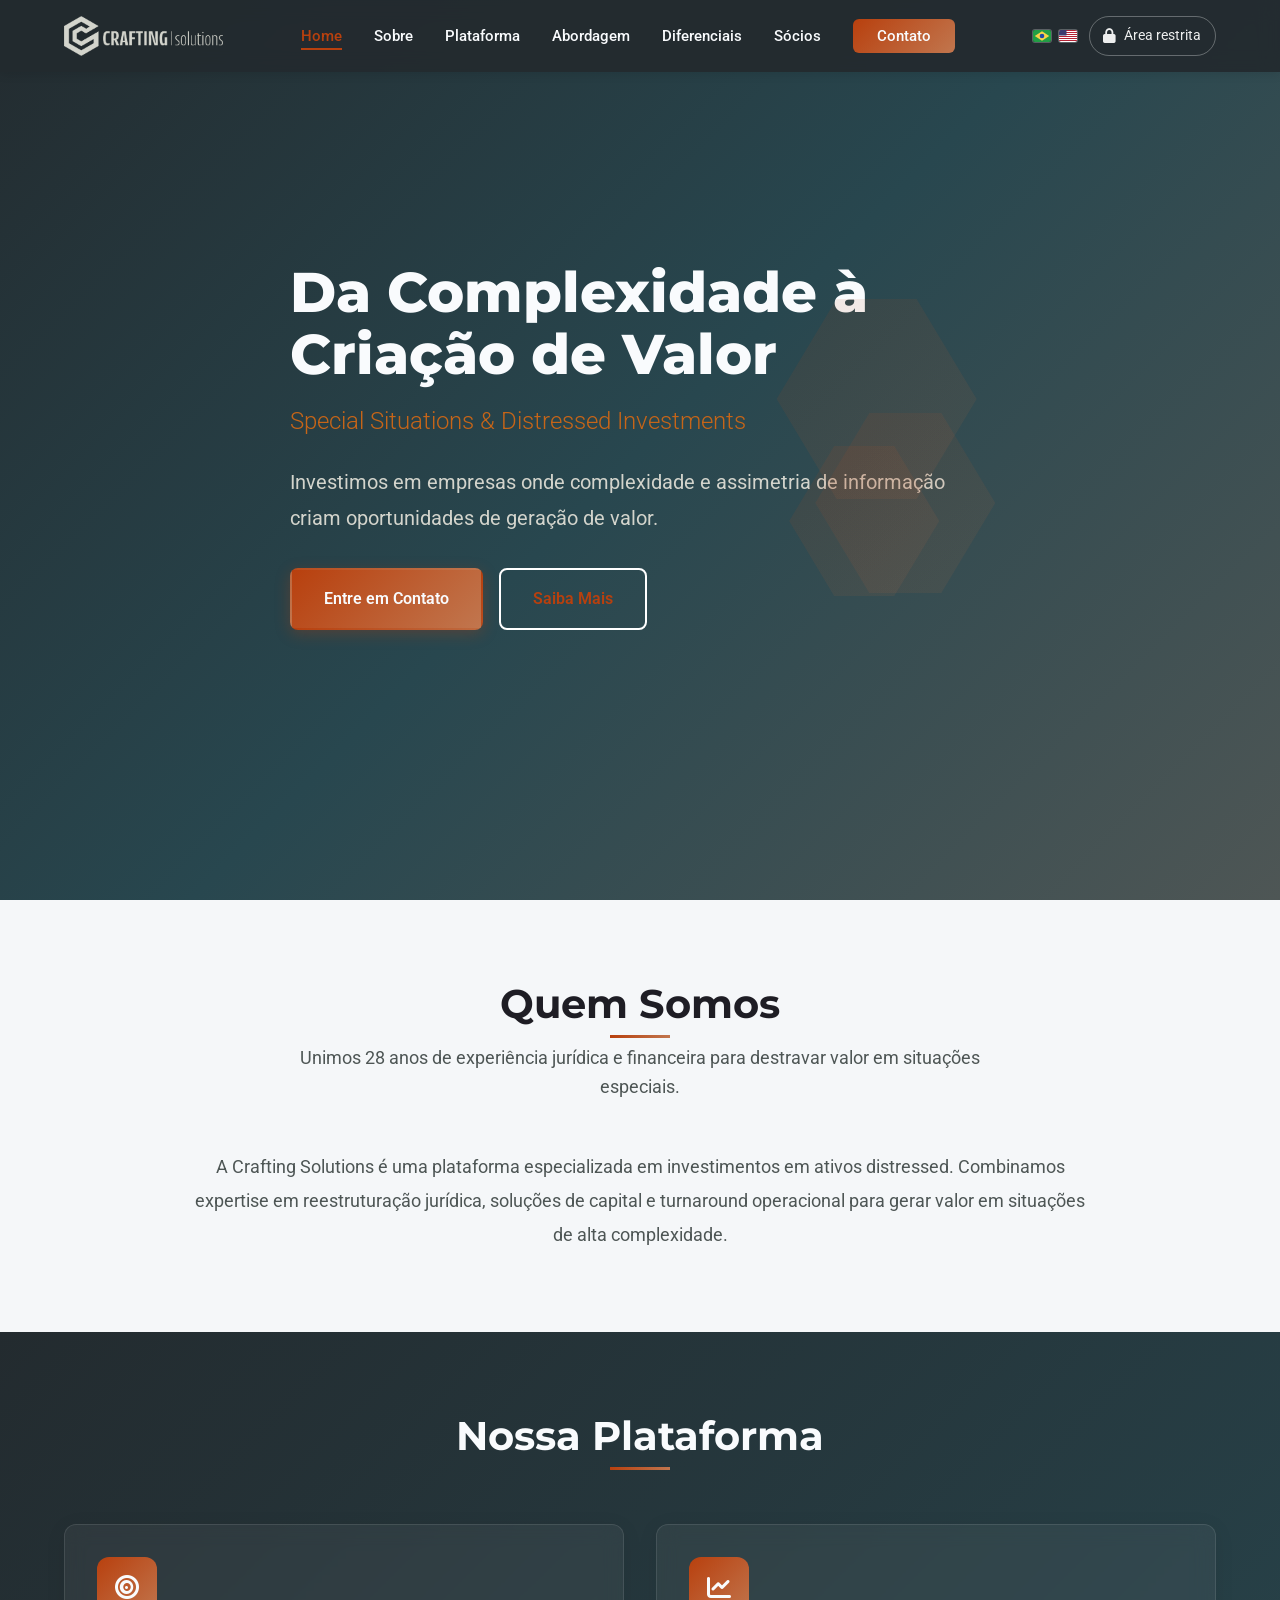
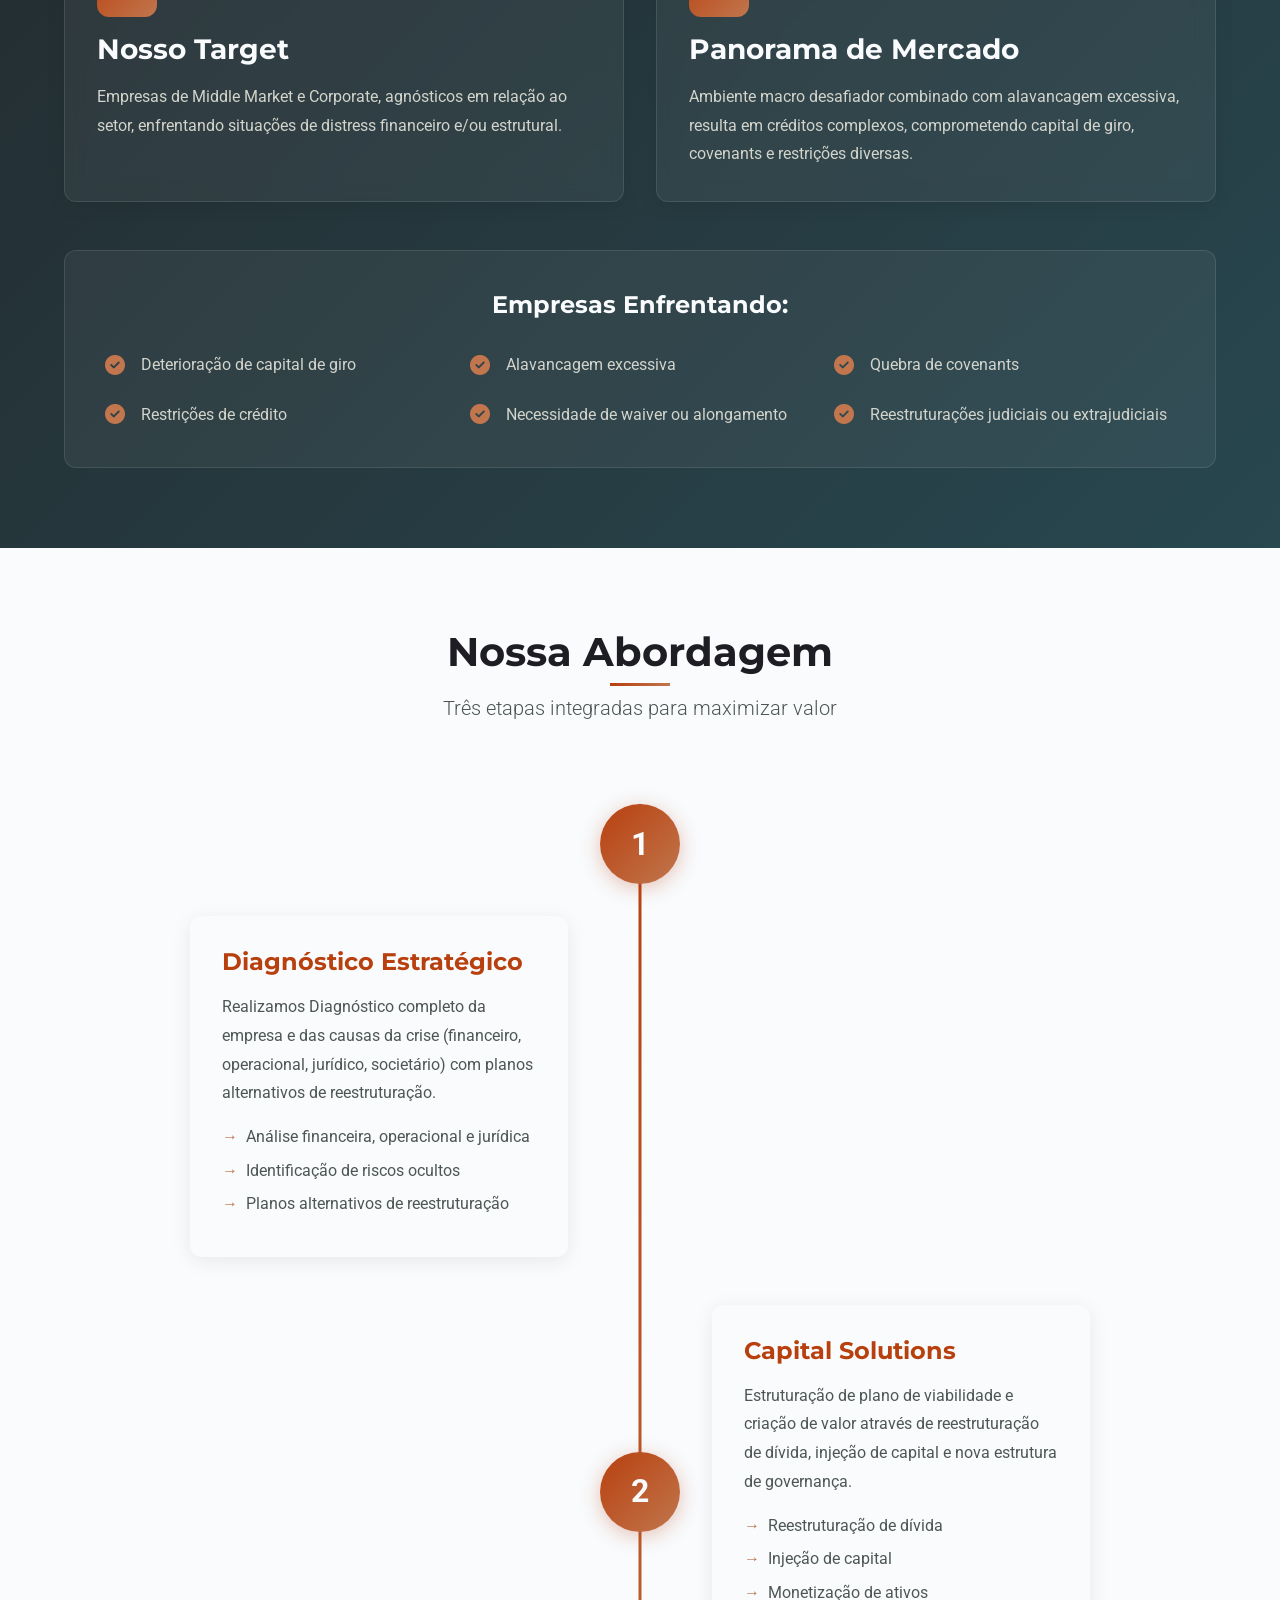
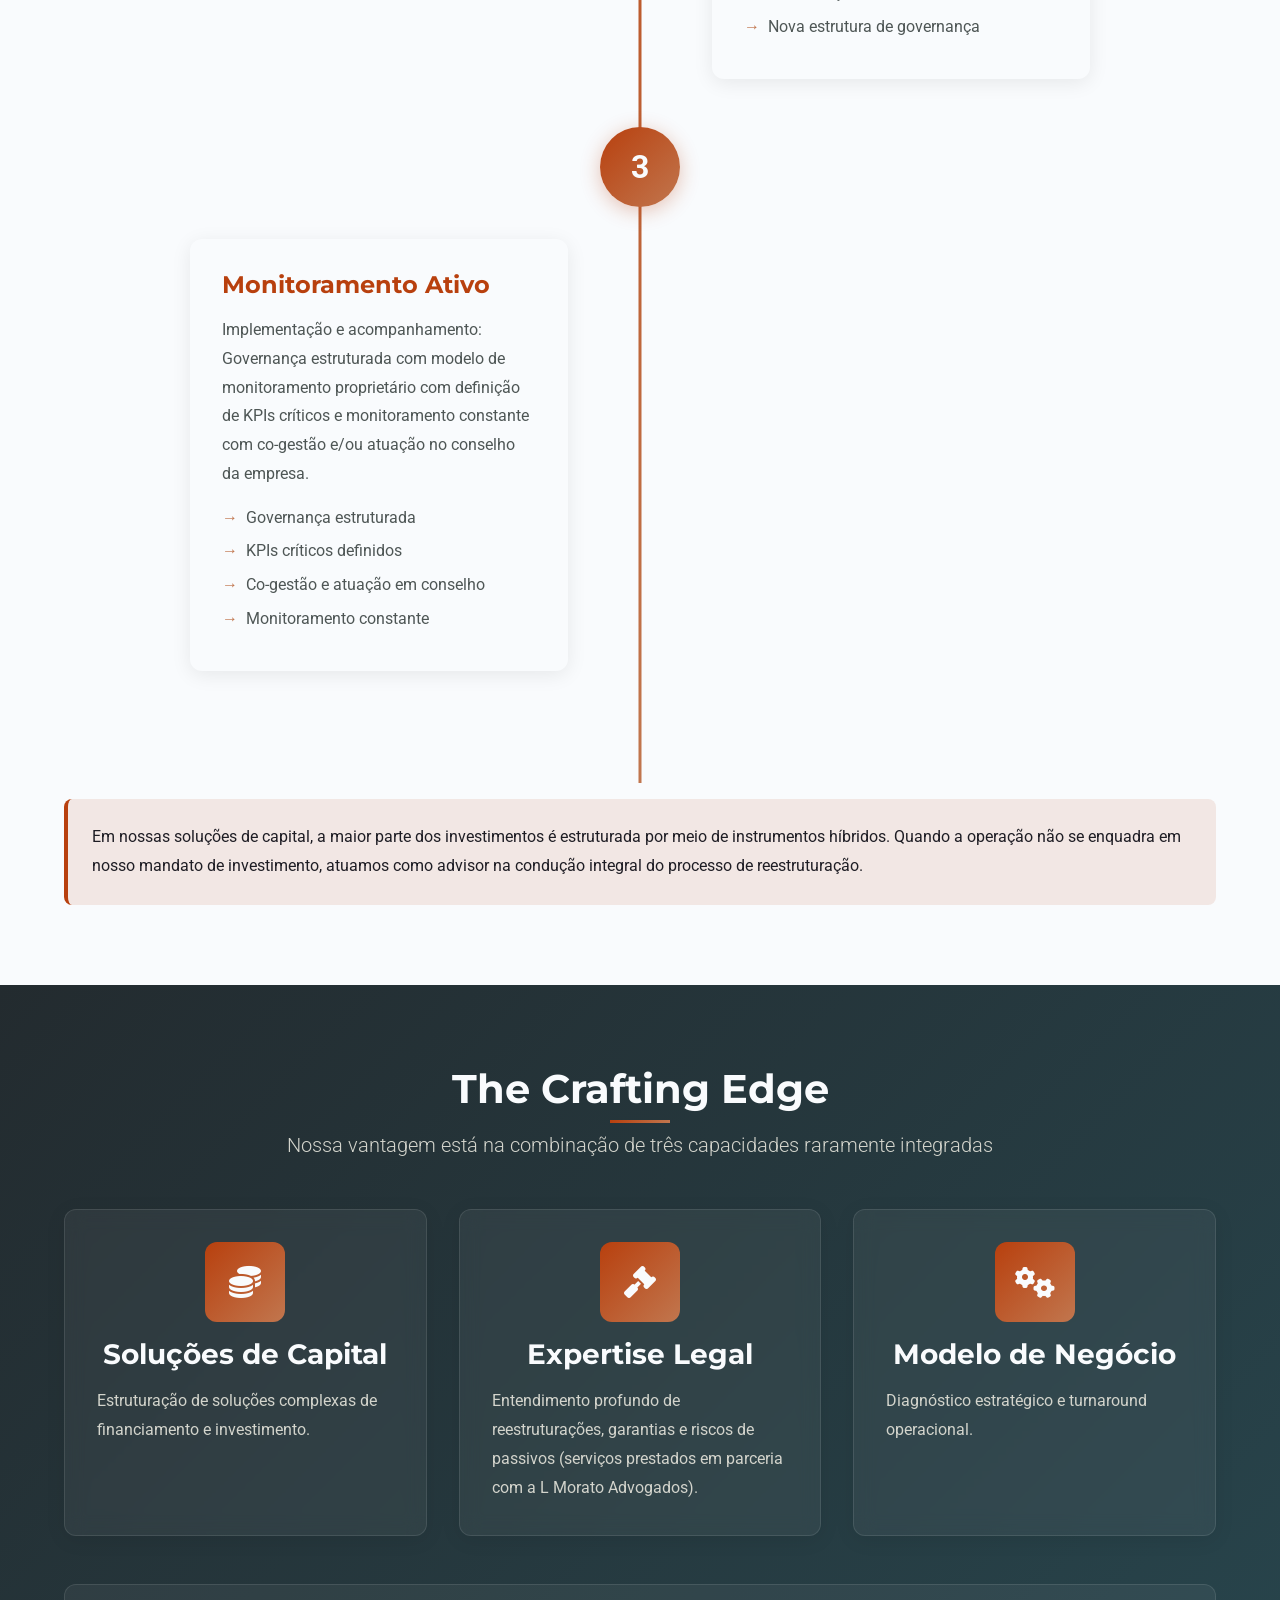
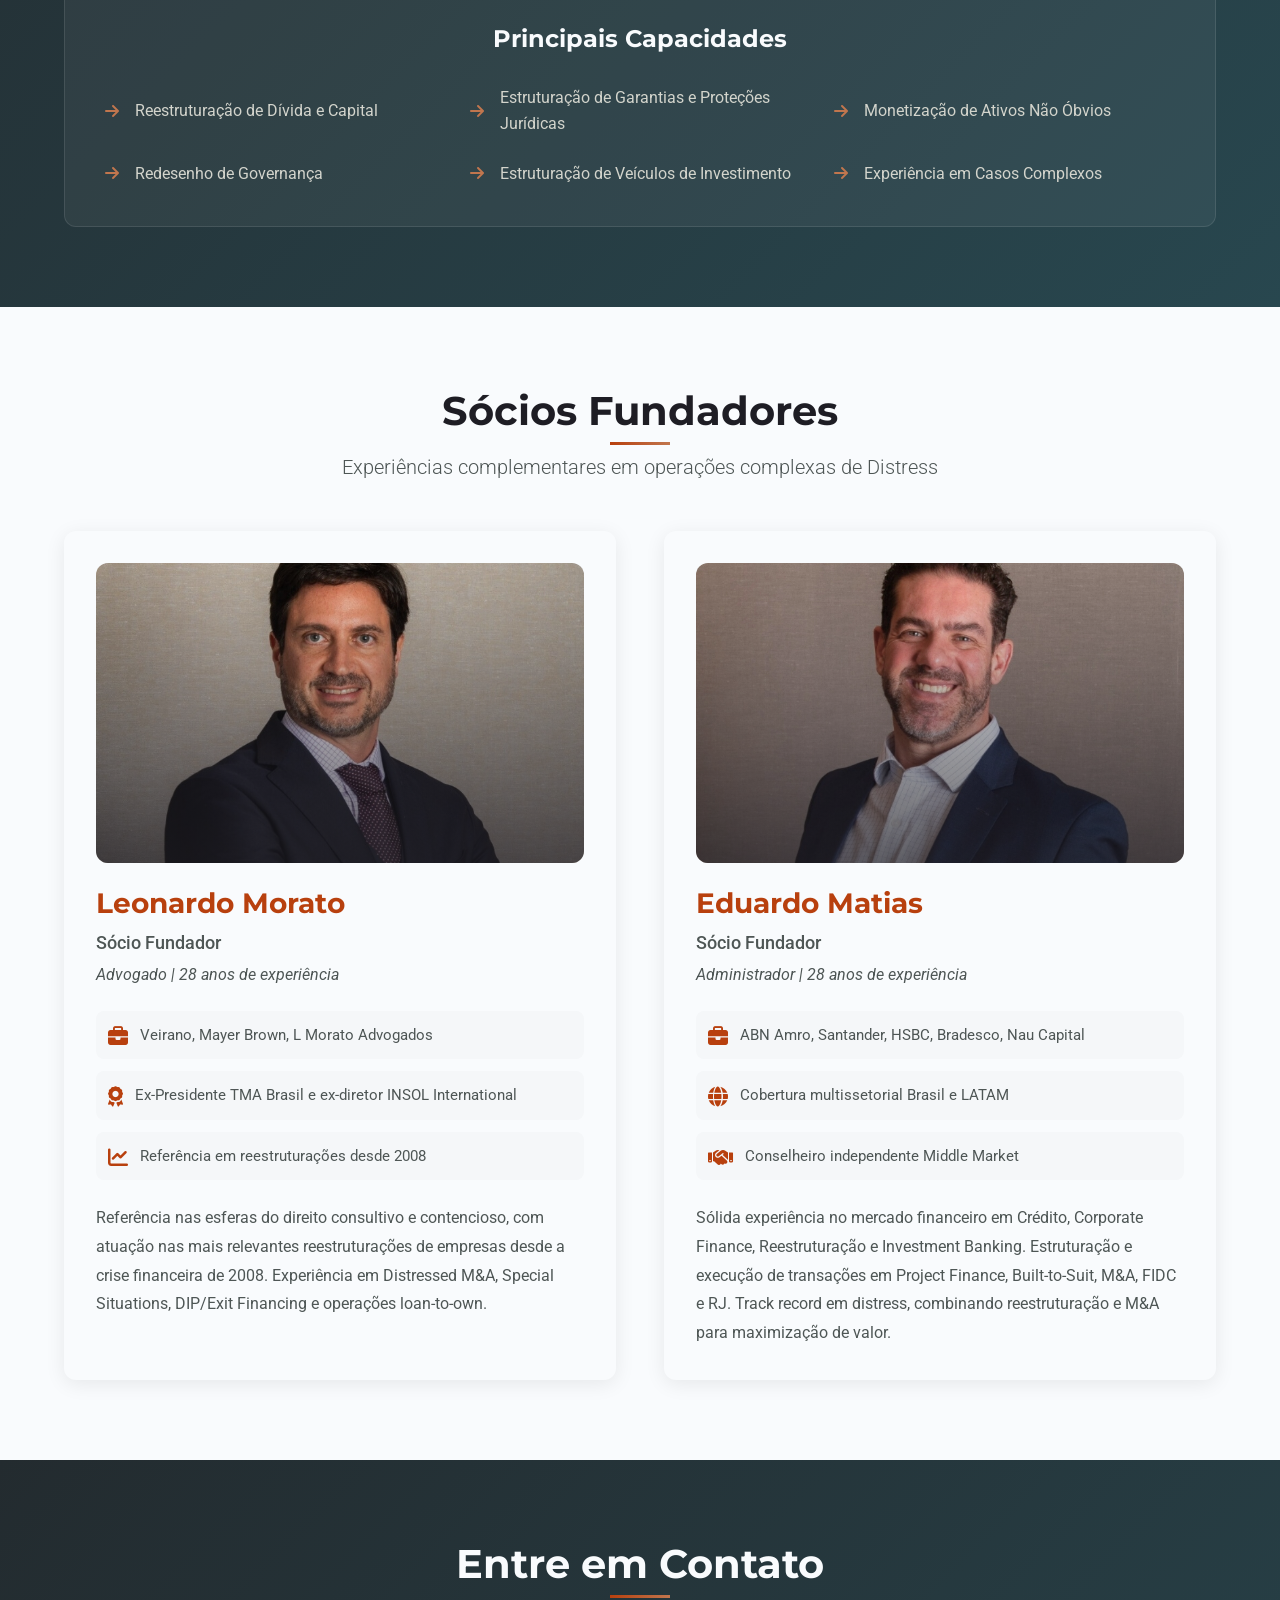
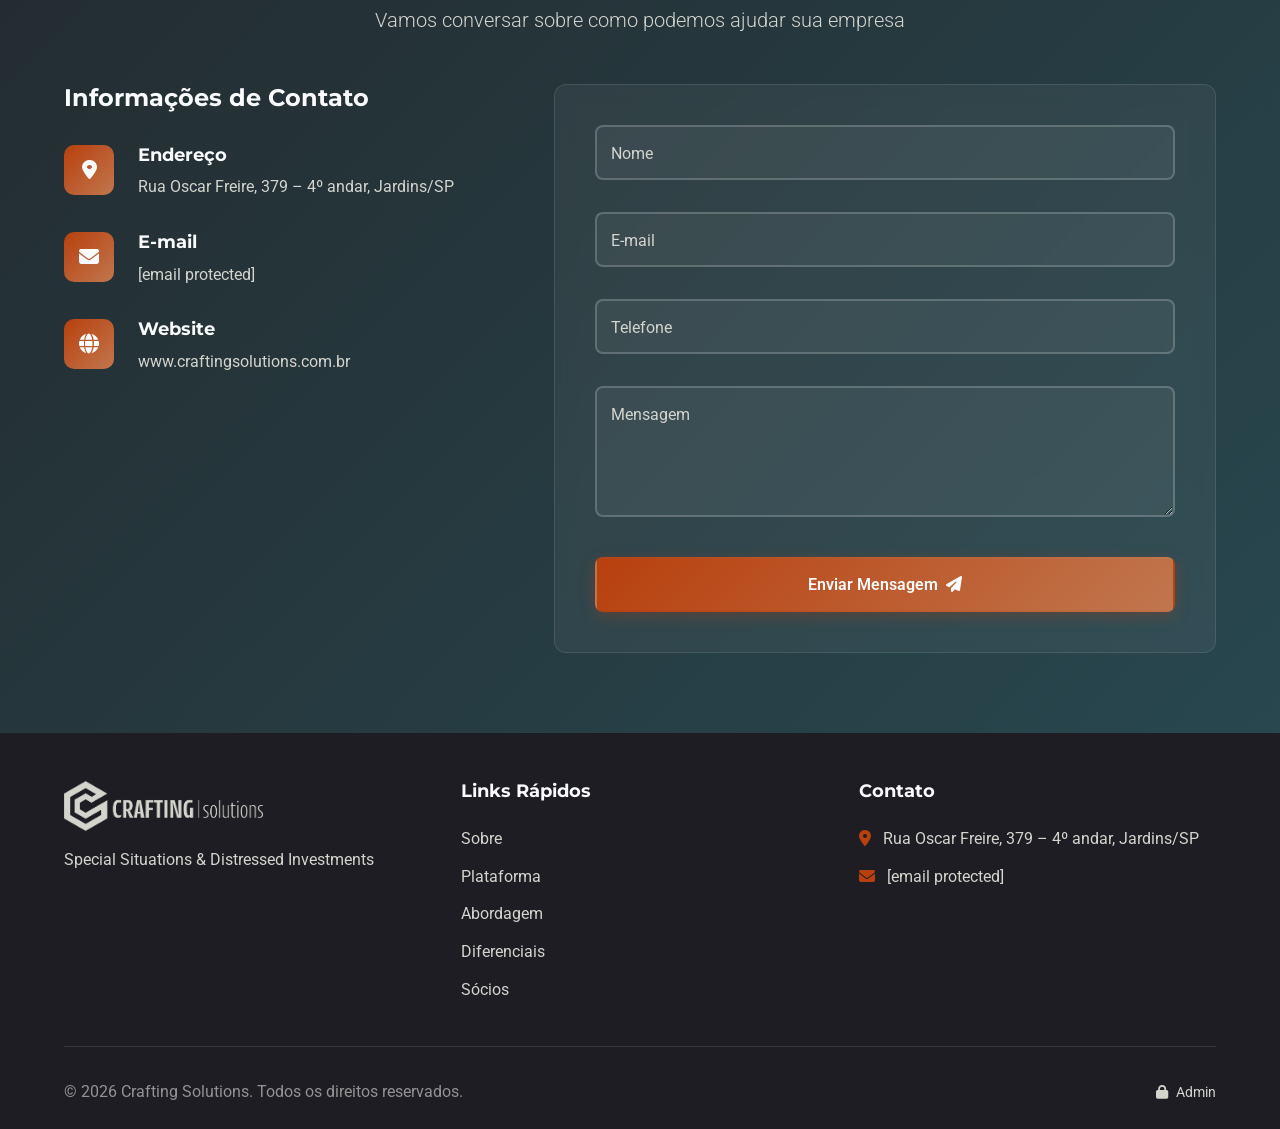
==== index.html @ 65190a60 "Add files via upload" ====
<!DOCTYPE html>
<html lang="pt-BR">
<head>
    <meta charset="UTF-8">
    <meta name="viewport" content="width=device-width, initial-scale=1.0">
    <title>Crafting Solutions - Special Situations & Distressed Investments</title>
    <meta name="description" content="Investimos em empresas onde complexidade e assimetria de informação criam oportunidades de geração de valor.">
    
    <!-- Google Fonts -->
    <link href="https://fonts.googleapis.com/css2?family=Montserrat:wght@300;400;500;600;700;800&family=Roboto:wght@300;400;500;700&display=swap" rel="stylesheet">
    
    <!-- Font Awesome -->
    <link rel="stylesheet" href="https://cdn.jsdelivr.net/npm/@fortawesome/fontawesome-free@6.4.0/css/all.min.css">
    
    <!-- AOS Animation Library -->
    <link rel="stylesheet" href="https://cdn.jsdelivr.net/npm/aos@2.3.4/dist/aos.css">
    
    <!-- Custom CSS -->
    <link rel="stylesheet" href="css/style.css">
</head>
<body>
    <!-- Header / Navigation -->
    <header class="header" id="header">
        <nav class="nav container">
            <a href="#" class="nav__logo">
                <img src="images/logo.png" alt="Crafting Solutions" class="nav__logo-img" id="logo-img">
            </a>
            
            <div class="nav__menu" id="nav-menu">
                <ul class="nav__list">
                    <li class="nav__item">
                        <a href="#home" class="nav__link active-link">Home</a>
                    </li>
                    <li class="nav__item">
                        <a href="#sobre" class="nav__link">Sobre</a>
                    </li>
                    <li class="nav__item">
                        <a href="#plataforma" class="nav__link">Plataforma</a>
                    </li>
                    <li class="nav__item">
                        <a href="#abordagem" class="nav__link">Abordagem</a>
                    </li>
                    <li class="nav__item">
                        <a href="#diferenciais" class="nav__link">Diferenciais</a>
                    </li>
                    <li class="nav__item">
                        <a href="#socios" class="nav__link">Sócios</a>
                    </li>
                    <li class="nav__item">
                        <a href="#contato" class="nav__link nav__cta">Contato</a>
                    </li>
                </ul>
                <div class="nav__close" id="nav-close">
                    <i class="fas fa-times"></i>
                </div>
            </div>

            <!-- Extras (desktop): internacional + área restrita -->
            <div class="nav__extras" aria-label="Internacional e acesso restrito">
                <div class="nav__flags" title="Atuação internacional" aria-label="Atuação internacional">
                    <span class="flag" aria-label="Brasil" title="Brasil">
                        <svg width="18" height="12" viewBox="0 0 18 12" role="img" aria-hidden="true">
                            <rect width="18" height="12" fill="#229E45"/>
                            <polygon points="9,1.2 16.2,6 9,10.8 1.8,6" fill="#F8D348"/>
                            <circle cx="9" cy="6" r="2.3" fill="#1F4AA8"/>
                        </svg>
                    </span>
                    <span class="flag" aria-label="Estados Unidos" title="Estados Unidos">
                        <svg width="18" height="12" viewBox="0 0 18 12" role="img" aria-hidden="true">
                            <rect width="18" height="12" fill="#FFFFFF"/>
                            <g fill="#B22234">
                                <rect y="0" width="18" height="1"/>
                                <rect y="2" width="18" height="1"/>
                                <rect y="4" width="18" height="1"/>
                                <rect y="6" width="18" height="1"/>
                                <rect y="8" width="18" height="1"/>
                                <rect y="10" width="18" height="1"/>
                            </g>
                            <rect width="7.5" height="5.5" fill="#3C3B6E"/>
                        </svg>
                    </span>
                </div>
                <a href="admin.html" class="nav__restricted" aria-label="Área restrita">
                    <i class="fas fa-lock" aria-hidden="true"></i>
                    <span>Área restrita</span>
                </a>
            </div>
            
            <div class="nav__toggle" id="nav-toggle">
                <i class="fas fa-bars"></i>
            </div>
        </nav>
    </header>

    <!-- Main Content -->
    <main class="main">
        <!-- Hero Section -->
        <section class="hero section" id="home">
            <div class="hero__container container">
                <div class="hero__content" data-aos="fade-up">
                    <h1 class="hero__title" id="hero-title">Da Complexidade à Criação de Valor</h1>
                    <p class="hero__subtitle" id="hero-subtitle">Special Situations & Distressed Investments</p>
                    <p class="hero__description" id="hero-description">
                        Investimos em empresas onde complexidade e assimetria de informação criam oportunidades de geração de valor.
                    </p>
                    <div class="hero__buttons">
                        <a href="#contato" class="button button--primary">Entre em Contato</a>
                        <a href="#sobre" class="button button--outline">Saiba Mais</a>
                    </div>
                </div>
                <div class="hero__decoration">
                    <div class="hexagon hex-1"></div>
                    <div class="hexagon hex-2"></div>
                    <div class="hexagon hex-3"></div>
                </div>
            </div>
        </section>

        <!-- Sobre Section -->
        <section class="about section" id="sobre">
            <div class="about__container container">
                <div class="section__header" data-aos="fade-up">
                    <h2 class="section__title" id="about-title">Quem Somos</h2>
                    <p class="section__description" id="about-description">
                        Unimos 28 anos de experiência jurídica e financeira para destravar valor em situações especiais.
                    </p>
                </div>
                
                <div class="about__content grid" data-aos="fade-up" data-aos-delay="100">
                    <div class="about__text">
                        <p id="about-text">
                            A Crafting Solutions é uma plataforma especializada em investimentos em ativos distressed. 
                            Combinamos expertise em reestruturação jurídica, soluções de capital e turnaround operacional 
                            para gerar valor em situações de alta complexidade.
                        </p>
                    </div>
                </div>
            </div>
        </section>

        <!-- Plataforma Section -->
        <section class="platform section section--dark" id="plataforma">
            <div class="platform__container container">
                <div class="section__header" data-aos="fade-up">
                    <h2 class="section__title">Nossa Plataforma</h2>
                </div>

                <div class="platform__grid grid">
                    <!-- Target -->
                    <div class="platform__card card" data-aos="fade-up" data-aos-delay="100">
                        <div class="card__icon">
                            <i class="fas fa-bullseye"></i>
                        </div>
                        <h3 class="card__title" id="target-title">Nosso Target</h3>
                        <p class="card__text" id="target-text">
                            Empresas de Middle Market e Corporate, agnósticos em relação ao setor, enfrentando situações de distress financeiro e/ou estrutural.
                        </p>
                    </div>

                    <!-- Panorama -->
                    <div class="platform__card card" data-aos="fade-up" data-aos-delay="200">
                        <div class="card__icon">
                            <i class="fas fa-chart-line"></i>
                        </div>
                        <h3 class="card__title" id="market-title">Panorama de Mercado</h3>
                        <p class="card__text" id="market-text">
                            Ambiente macro desafiador combinado com alavancagem excessiva, resulta em créditos complexos, comprometendo capital de giro, covenants e restrições diversas.
                        </p>
                    </div>
                </div>

                <!-- Situações que atendemos -->
                <div class="situations" data-aos="fade-up" data-aos-delay="300">
                    <h3 class="situations__title">Empresas Enfrentando:</h3>
                    <div class="situations__grid grid">
                        <div class="situation__item">
                            <i class="fas fa-check-circle"></i>
                            <span>Deterioração de capital de giro</span>
                        </div>
                        <div class="situation__item">
                            <i class="fas fa-check-circle"></i>
                            <span>Alavancagem excessiva</span>
                        </div>
                        <div class="situation__item">
                            <i class="fas fa-check-circle"></i>
                            <span>Quebra de covenants</span>
                        </div>
                        <div class="situation__item">
                            <i class="fas fa-check-circle"></i>
                            <span>Restrições de crédito</span>
                        </div>
                        <div class="situation__item">
                            <i class="fas fa-check-circle"></i>
                            <span>Necessidade de waiver ou alongamento</span>
                        </div>
                        <div class="situation__item">
                            <i class="fas fa-check-circle"></i>
                            <span>Reestruturações judiciais ou extrajudiciais</span>
                        </div>
                    </div>
                </div>
            </div>
        </section>

        <!-- Abordagem Section -->
        <section class="approach section" id="abordagem">
            <div class="approach__container container">
                <div class="section__header" data-aos="fade-up">
                    <h2 class="section__title">Nossa Abordagem</h2>
                    <p class="section__subtitle">Três etapas integradas para maximizar valor</p>
                </div>

                <div class="timeline">
                    <!-- Step 1 -->
                    <div class="timeline__item" data-aos="fade-right" data-aos-delay="100">
                        <div class="timeline__number">1</div>
                        <div class="timeline__content">
                            <h3 class="timeline__title" id="step1-title">Diagnóstico Estratégico</h3>
                            <p class="timeline__text" id="step1-text">
                                Realizamos Diagnóstico completo da empresa e das causas da crise (financeiro, operacional, jurídico, societário) com planos alternativos de reestruturação.
                            </p>
                            <ul class="timeline__list">
                                <li>Análise financeira, operacional e jurídica</li>
                                <li>Identificação de riscos ocultos</li>
                                <li>Planos alternativos de reestruturação</li>
                            </ul>
                        </div>
                    </div>

                    <!-- Step 2 -->
                    <div class="timeline__item" data-aos="fade-left" data-aos-delay="200">
                        <div class="timeline__number">2</div>
                        <div class="timeline__content">
                            <h3 class="timeline__title" id="step2-title">Capital Solutions</h3>
                            <p class="timeline__text" id="step2-text">
                                Estruturação de plano de viabilidade e criação de valor através de reestruturação de dívida, injeção de capital e nova estrutura de governança.
                            </p>
                            <ul class="timeline__list">
                                <li>Reestruturação de dívida</li>
                                <li>Injeção de capital</li>
                                <li>Monetização de ativos</li>
                                <li>Nova estrutura de governança</li>
                            </ul>
                        </div>
                    </div>

                    <!-- Step 3 -->
                    <div class="timeline__item" data-aos="fade-right" data-aos-delay="300">
                        <div class="timeline__number">3</div>
                        <div class="timeline__content">
                            <h3 class="timeline__title" id="step3-title">Monitoramento Ativo</h3>
                            <p class="timeline__text" id="step3-text">
                                Implementação e acompanhamento: Governança estruturada com modelo de monitoramento proprietário com definição de KPIs críticos e monitoramento constante com co-gestão e/ou atuação no conselho da empresa.
                            </p>
                            <ul class="timeline__list">
                                <li>Governança estruturada</li>
                                <li>KPIs críticos definidos</li>
                                <li>Co-gestão e atuação em conselho</li>
                                <li>Monitoramento constante</li>
                            </ul>
                        </div>
                    </div>
                </div>

                <div class="approach__note" data-aos="fade-up" data-aos-delay="400">
                    <p>
                        Em nossas soluções de capital, a maior parte dos investimentos é estruturada por meio de instrumentos híbridos.
                        Quando a operação não se enquadra em nosso mandato de investimento, atuamos como advisor na condução integral do processo de reestruturação.
                    </p>
                </div>
            </div>
        </section>

        <!-- Diferenciais Section -->
        <section class="differentials section section--dark" id="diferenciais">
            <div class="differentials__container container">
                <div class="section__header" data-aos="fade-up">
                    <h2 class="section__title">The Crafting Edge</h2>
                    <p class="section__subtitle">Nossa vantagem está na combinação de três capacidades raramente integradas</p>
                </div>

                <div class="differentials__grid grid">
                    <!-- Soluções de Capital -->
                    <div class="differential__card card" data-aos="zoom-in" data-aos-delay="100">
                        <div class="card__header">
                            <div class="card__icon card__icon--large">
                                <i class="fas fa-coins"></i>
                            </div>
                            <h3 class="card__title">Soluções de Capital</h3>
                        </div>
                        <p class="card__text">
                            Estruturação de soluções complexas de financiamento e investimento.
                        </p>
                    </div>

                    <!-- Expertise Legal -->
                    <div class="differential__card card" data-aos="zoom-in" data-aos-delay="200">
                        <div class="card__header">
                            <div class="card__icon card__icon--large">
                                <i class="fas fa-gavel"></i>
                            </div>
                            <h3 class="card__title">Expertise Legal</h3>
                        </div>
                        <p class="card__text">
                            Entendimento profundo de reestruturações, garantias e riscos de passivos (serviços prestados em parceria com a L Morato Advogados).
                        </p>
                    </div>

                    <!-- Modelo de Negócio -->
                    <div class="differential__card card" data-aos="zoom-in" data-aos-delay="300">
                        <div class="card__header">
                            <div class="card__icon card__icon--large">
                                <i class="fas fa-cogs"></i>
                            </div>
                            <h3 class="card__title">Modelo de Negócio</h3>
                        </div>
                        <p class="card__text">
                            Diagnóstico estratégico e turnaround operacional.
                        </p>
                    </div>
                </div>

                <!-- Capacidades -->
                <div class="capabilities" data-aos="fade-up" data-aos-delay="400">
                    <h3 class="capabilities__title">Principais Capacidades</h3>
                    <div class="capabilities__grid grid">
                        <div class="capability__item">
                            <i class="fas fa-arrow-right"></i>
                            <span>Reestruturação de Dívida e Capital</span>
                        </div>
                        <div class="capability__item">
                            <i class="fas fa-arrow-right"></i>
                            <span>Estruturação de Garantias e Proteções Jurídicas</span>
                        </div>
                        <div class="capability__item">
                            <i class="fas fa-arrow-right"></i>
                            <span>Monetização de Ativos Não Óbvios</span>
                        </div>
                        <div class="capability__item">
                            <i class="fas fa-arrow-right"></i>
                            <span>Redesenho de Governança</span>
                        </div>
                        <div class="capability__item">
                            <i class="fas fa-arrow-right"></i>
                            <span>Estruturação de Veículos de Investimento</span>
                        </div>
                        <div class="capability__item">
                            <i class="fas fa-arrow-right"></i>
                            <span>Experiência em Casos Complexos</span>
                        </div>
                    </div>
                </div>
            </div>
        </section>

        <!-- Sócios Section -->
        <section class="partners section" id="socios">
            <div class="partners__container container">
                <div class="section__header" data-aos="fade-up">
                    <h2 class="section__title">Sócios Fundadores</h2>
                    <p class="section__subtitle">Experiências complementares em operações complexas de Distress</p>
                </div>

                <div class="partners__grid grid">
                    <!-- Leonardo Morato -->
                    <div class="partner__card card" data-aos="fade-up" data-aos-delay="100">
                        <div class="partner__image">
                            <img src="images/partner1.jpg" alt="Leonardo Morato" id="partner1-photo">
                            <div class="partner__overlay"></div>
                        </div>
                        <div class="partner__content">
                            <h3 class="partner__name" id="partner1-name">Leonardo Morato</h3>
                            <p class="partner__role" id="partner1-role">Sócio Fundador</p>
                            <p class="partner__expertise" id="partner1-expertise">Advogado | 28 anos de experiência</p>
                            
                            <div class="partner__highlights">
                                <div class="highlight__item">
                                    <i class="fas fa-briefcase"></i>
                                    <span>Veirano, Mayer Brown, L Morato Advogados</span>
                                </div>
                                <div class="highlight__item">
                                    <i class="fas fa-award"></i>
                                    <span>Ex-Presidente TMA Brasil e ex-diretor INSOL International</span>
                                </div>
                                <div class="highlight__item">
                                    <i class="fas fa-chart-line"></i>
                                    <span>Referência em reestruturações desde 2008</span>
                                </div>
                            </div>

                            <p class="partner__description" id="partner1-description">
                                Referência nas esferas do direito consultivo e contencioso, com atuação nas mais relevantes 
                                reestruturações de empresas desde a crise financeira de 2008. Experiência em Distressed M&A, 
                                Special Situations, DIP/Exit Financing e operações loan-to-own.
                            </p>
                        </div>
                    </div>

                    <!-- Eduardo Matias -->
                    <div class="partner__card card" data-aos="fade-up" data-aos-delay="200">
                        <div class="partner__image">
                            <img src="images/partner2.jpg" alt="Eduardo Matias" id="partner2-photo">
                            <div class="partner__overlay"></div>
                        </div>
                        <div class="partner__content">
                            <h3 class="partner__name" id="partner2-name">Eduardo Matias</h3>
                            <p class="partner__role" id="partner2-role">Sócio Fundador</p>
                            <p class="partner__expertise" id="partner2-expertise">Administrador | 28 anos de experiência</p>
                            
                            <div class="partner__highlights">
                                <div class="highlight__item">
                                    <i class="fas fa-briefcase"></i>
                                    <span>ABN Amro, Santander, HSBC, Bradesco, Nau Capital</span>
                                </div>
                                <div class="highlight__item">
                                    <i class="fas fa-globe"></i>
                                    <span>Cobertura multissetorial Brasil e LATAM</span>
                                </div>
                                <div class="highlight__item">
                                    <i class="fas fa-handshake"></i>
                                    <span>Conselheiro independente Middle Market</span>
                                </div>
                            </div>

                            <p class="partner__description" id="partner2-description">
                                Sólida experiência no mercado financeiro em Crédito, Corporate Finance, Reestruturação e 
                                Investment Banking. Estruturação e execução de transações em Project Finance, Built-to-Suit, 
                                M&A, FIDC e RJ. Track record em distress, combinando reestruturação e M&A para maximização de valor.
                            </p>
                        </div>
                    </div>
                </div>
            </div>
        </section>

        <!-- Contato Section -->
        <section class="contact section section--dark" id="contato">
            <div class="contact__container container">
                <div class="section__header" data-aos="fade-up">
                    <h2 class="section__title">Entre em Contato</h2>
                    <p class="section__subtitle">Vamos conversar sobre como podemos ajudar sua empresa</p>
                </div>

                <div class="contact__grid grid">
                    <div class="contact__info" data-aos="fade-right" data-aos-delay="100">
                        <h3 class="contact__info-title">Informações de Contato</h3>
                        
                        <div class="contact__item">
                            <div class="contact__icon">
                                <i class="fas fa-map-marker-alt"></i>
                            </div>
                            <div class="contact__text">
                                <h4>Endereço</h4>
                                <p id="contact-address">Rua Oscar Freire, 379 – 4º andar, Jardins/SP</p>
                            </div>
                        </div>

                        <div class="contact__item">
                            <div class="contact__icon">
                                <i class="fas fa-envelope"></i>
                            </div>
                            <div class="contact__text">
                                <h4>E-mail</h4>
                                <p id="contact-email"><a href="/cdn-cgi/l/email-protection" class="__cf_email__" data-cfemail="2a4945445e4b5e456a49584b4c5e43444d5945465f5e4345445904494547044858">[email&#160;protected]</a></p>
                            </div>
                        </div>

                        <div class="contact__item">
                            <div class="contact__icon">
                                <i class="fas fa-globe"></i>
                            </div>
                            <div class="contact__text">
                                <h4>Website</h4>
                                <p id="contact-website">www.craftingsolutions.com.br</p>
                            </div>
                        </div>
                    </div>

                    <div class="contact__form-wrapper" data-aos="fade-left" data-aos-delay="200">
                        <form class="contact__form" id="contact-form">
                            <div class="form__group">
                                <input type="text" id="name" name="name" class="form__input" placeholder=" " required>
                                <label for="name" class="form__label">Nome</label>
                            </div>

                            <div class="form__group">
                                <input type="email" id="email" name="email" class="form__input" placeholder=" " required>
                                <label for="email" class="form__label">E-mail</label>
                            </div>

                            <div class="form__group">
                                <input type="tel" id="phone" name="phone" class="form__input" placeholder=" ">
                                <label for="phone" class="form__label">Telefone</label>
                            </div>

                            <div class="form__group">
                                <textarea id="message" name="message" class="form__input form__textarea" placeholder=" " rows="5" required></textarea>
                                <label for="message" class="form__label">Mensagem</label>
                            </div>

                            <button type="submit" class="button button--primary button--full">
                                Enviar Mensagem
                                <i class="fas fa-paper-plane"></i>
                            </button>
                        </form>
                    </div>
                </div>
            </div>
        </section>
    </main>

    <!-- Footer -->
    <footer class="footer">
        <div class="footer__container container">
            <div class="footer__content grid">
                <div class="footer__section">
                    <img src="images/logo-light.png" alt="Crafting Solutions" class="footer__logo">
                    <p class="footer__description">
                        Special Situations & Distressed Investments
                    </p>
                </div>

                <div class="footer__section">
                    <h4 class="footer__title">Links Rápidos</h4>
                    <ul class="footer__links">
                        <li><a href="#sobre">Sobre</a></li>
                        <li><a href="#plataforma">Plataforma</a></li>
                        <li><a href="#abordagem">Abordagem</a></li>
                        <li><a href="#diferenciais">Diferenciais</a></li>
                        <li><a href="#socios">Sócios</a></li>
                    </ul>
                </div>

                <div class="footer__section">
                    <h4 class="footer__title">Contato</h4>
                    <ul class="footer__contact">
                        <li>
                            <i class="fas fa-map-marker-alt"></i>
                            Rua Oscar Freire, 379 – 4º andar, Jardins/SP
                        </li>
                        <li>
                            <i class="fas fa-envelope"></i>
                            <a href="/cdn-cgi/l/email-protection" class="__cf_email__" data-cfemail="e784888993869388a784958681938e898094888b92938e888994c984888ac98595">[email&#160;protected]</a>
                        </li>
                    </ul>
                </div>
            </div>

            <div class="footer__bottom">
                <p>&copy; 2026 Crafting Solutions. Todos os direitos reservados.</p>
                <a href="admin.html" class="footer__admin-link">
                    <i class="fas fa-lock"></i> Admin
                </a>
            </div>
        </div>
    </footer>

    <!-- AOS Animation Library -->
    <script data-cfasync="false" src="/cdn-cgi/scripts/5c5dd728/cloudflare-static/email-decode.min.js"></script><script src="https://cdn.jsdelivr.net/npm/aos@2.3.4/dist/aos.js"></script>
    
    <!-- Custom JavaScript -->
    <script src="js/main.js"></script>
<script src="https://www.genspark.ai/sandbox_inspect.js"></script><script defer src="https://static.cloudflareinsights.com/beacon.min.js/v8c78df7c7c0f484497ecbca7046644da1771523124516" integrity="sha512-8DS7rgIrAmghBFwoOTujcf6D9rXvH8xm8JQ1Ja01h9QX8EzXldiszufYa4IFfKdLUKTTrnSFXLDkUEOTrZQ8Qg==" data-cf-beacon='{"version":"2024.11.0","token":"4edd5f8ec12a48cfa682ab8261b80a79","server_timing":{"name":{"cfCacheStatus":true,"cfEdge":true,"cfExtPri":true,"cfL4":true,"cfOrigin":true,"cfSpeedBrain":true},"location_startswith":null}}' crossorigin="anonymous"></script>
</body>
</html>
---- css/style.css ----
/* ========================================
   CRAFTING SOLUTIONS - STYLESHEET
   Paleta de cores baseada no manual de marca
   ======================================== */

/* ========================================
   VARIÁVEIS CSS - CORES DO MANUAL DA MARCA
   ======================================== */
:root {
    /* Cores Institucionais */
    --color-grafite-noturno: #232B2F;
    --color-azul-profundo: #28474F;
    --color-verde-aco: #4E5655;
    --color-cinza-alvo: #D3D4CC;
    --color-cinza-urbano: #939393;
    --color-branco-neve: #F9FBFD;
    --color-chumbo-mineral: #1E1D24;
    
    /* Cores Secundárias - Cobre Marítimo (mais vivas) */
    --color-azul-oceanico: #114B63;
    --color-cobre-intenso: #B8400E;
    --color-cobre-suave: #C1764E;
    --color-areia-rosada: #D49D80;
    --color-cinza-concreto: #C5C5CF;
    
    /* Cores Secundárias - Terrosa */
    --color-ambar-queimado: #C66518;
    --color-verde-mineral: #64806A;
    
    /* Cores Principais do Site */
    --color-primary: var(--color-cobre-intenso);
    --color-primary-dark: #8B2F0A;
    --color-secondary: var(--color-azul-profundo);
    --color-accent: var(--color-cobre-suave);
    
    /* Backgrounds */
    --color-bg-light: var(--color-branco-neve);
    --color-bg-dark: var(--color-grafite-noturno);
    --color-bg-section: #F5F7F9;
    
    /* Texto */
    --color-text-primary: var(--color-chumbo-mineral);
    --color-text-secondary: var(--color-verde-aco);
    --color-text-light: var(--color-cinza-alvo);
    --color-text-white: var(--color-branco-neve);
    
    /* Tipografia */
    --font-primary: 'Montserrat', sans-serif;
    --font-secondary: 'Roboto', sans-serif;
    
    /* Tamanhos */
    --h1-font-size: 3.5rem;
    --h2-font-size: 2.5rem;
    --h3-font-size: 1.75rem;
    --normal-font-size: 1rem;
    --small-font-size: 0.875rem;
    
    /* Pesos */
    --font-light: 300;
    --font-regular: 400;
    --font-medium: 500;
    --font-semibold: 600;
    --font-bold: 700;
    --font-extrabold: 800;
    
    /* Z-index */
    --z-tooltip: 10;
    --z-fixed: 100;
    --z-modal: 1000;
    
    /* Transições */
    --transition-fast: 0.3s;
    --transition-normal: 0.5s;
}

/* Responsive typography */
@media screen and (max-width: 968px) {
    :root {
        --h1-font-size: 2.5rem;
        --h2-font-size: 2rem;
        --h3-font-size: 1.5rem;
    }
}

@media screen and (max-width: 576px) {
    :root {
        --h1-font-size: 2rem;
        --h2-font-size: 1.75rem;
        --h3-font-size: 1.25rem;
    }
}

/* ========================================
   RESET & BASE
   ======================================== */
* {
    margin: 0;
    padding: 0;
    box-sizing: border-box;
}

html {
    scroll-behavior: smooth;
}

body {
    font-family: var(--font-secondary);
    font-size: var(--normal-font-size);
    background-color: var(--color-bg-light);
    color: var(--color-text-primary);
    line-height: 1.6;
}

h1, h2, h3, h4, h5, h6 {
    font-family: var(--font-primary);
    font-weight: var(--font-bold);
    line-height: 1.2;
    color: var(--color-text-primary);
}

ul {
    list-style: none;
}

a {
    text-decoration: none;
    color: inherit;
}

img {
    max-width: 100%;
    height: auto;
    display: block;
}

button, input, textarea {
    font-family: inherit;
    font-size: inherit;
}

/* ========================================
   REUSABLE CSS CLASSES
   ======================================== */
.container {
    max-width: 1200px;
    margin-left: auto;
    margin-right: auto;
    padding-left: 1.5rem;
    padding-right: 1.5rem;
}

.grid {
    display: grid;
    gap: 2rem;
}

.section {
    padding: 5rem 0;
}

.section--dark {
    background: linear-gradient(135deg, var(--color-grafite-noturno) 0%, var(--color-azul-profundo) 100%);
    color: var(--color-text-white);
}

.section--dark h1,
.section--dark h2,
.section--dark h3,
.section--dark h4 {
    color: var(--color-text-white);
}

.section__header {
    text-align: center;
    margin-bottom: 3rem;
}

.section__title {
    font-size: var(--h2-font-size);
    font-weight: var(--font-bold);
    margin-bottom: 1rem;
    position: relative;
    display: inline-block;
}

.section__title::after {
    content: '';
    position: absolute;
    bottom: -10px;
    left: 50%;
    transform: translateX(-50%);
    width: 60px;
    height: 3px;
    background: linear-gradient(90deg, var(--color-primary) 0%, var(--color-accent) 100%);
}

.section__subtitle {
    font-size: 1.25rem;
    color: var(--color-text-secondary);
    font-weight: var(--font-light);
}

.section--dark .section__subtitle {
    color: var(--color-cinza-alvo);
}

.section__description {
    font-size: 1.125rem;
    max-width: 700px;
    margin: 0 auto;
    color: var(--color-text-secondary);
}

.section--dark .section__description {
    color: var(--color-text-light);
}

/* Buttons */
.button {
    display: inline-flex;
    align-items: center;
    gap: 0.5rem;
    padding: 1rem 2rem;
    border-radius: 8px;
    font-weight: var(--font-semibold);
    font-size: var(--normal-font-size);
    transition: all var(--transition-fast);
    cursor: pointer;
    border: 2px solid transparent;
}

.button--primary {
    background: linear-gradient(135deg, var(--color-primary) 0%, var(--color-accent) 100%);
    color: var(--color-text-white);
    box-shadow: 0 4px 15px rgba(184, 64, 14, 0.3);
}

.button--primary:hover {
    transform: translateY(-2px);
    box-shadow: 0 6px 20px rgba(184, 64, 14, 0.4);
}

.button--outline {
    background: transparent;
    color: var(--color-primary);
    border-color: var(--color-primary);
}

.button--outline:hover {
    background: var(--color-primary);
    color: var(--color-text-white);
    transform: translateY(-2px);
}

/* Hero: botão "Saiba Mais" com contorno branco (como solicitado) */
.hero .button--outline{
    border-color: #FFFFFF;
    color: var(--color-primary);
}

.hero .button--outline:hover,
.hero .button--outline:focus{
    border-color: #FFFFFF;
    background: rgba(255,255,255,0.12);
    color: #FFFFFF;
}

.button--full {
    width: 100%;
    justify-content: center;
}

/* Cards */
.card {
    background: var(--color-bg-light);
    border-radius: 12px;
    padding: 2rem;
    transition: all var(--transition-fast);
    box-shadow: 0 4px 20px rgba(0, 0, 0, 0.08);
}

.card:hover {
    transform: translateY(-5px);
    box-shadow: 0 8px 30px rgba(0, 0, 0, 0.12);
}

.section--dark .card {
    background: rgba(255, 255, 255, 0.05);
    backdrop-filter: blur(10px);
    border: 1px solid rgba(255, 255, 255, 0.1);
}

.card__icon {
    width: 60px;
    height: 60px;
    display: flex;
    align-items: center;
    justify-content: center;
    background: linear-gradient(135deg, var(--color-primary) 0%, var(--color-accent) 100%);
    color: var(--color-text-white);
    border-radius: 12px;
    font-size: 1.5rem;
    margin-bottom: 1rem;
}

.card__icon--large {
    width: 80px;
    height: 80px;
    font-size: 2rem;
}

.card__title {
    font-size: var(--h3-font-size);
    margin-bottom: 1rem;
}

.card__text {
    color: var(--color-text-secondary);
    line-height: 1.8;
}

.section--dark .card__text {
    color: var(--color-text-light);
}

/* ========================================
   HEADER / NAVIGATION
   ======================================== */

/* Extras no topo (bandeiras + área restrita) */
.nav__extras{
    display: inline-flex;
    align-items: center;
    gap: 0.75rem;
}

.nav__flags{
    display: inline-flex;
    align-items: center;
    gap: 0.5rem;
}

.flag svg{
    display: block;
    border-radius: 2px;
    box-shadow: 0 0 0 1px rgba(255,255,255,0.25);
}

.nav__restricted{
    display: inline-flex;
    align-items: center;
    gap: 0.5rem;
    padding: 0.45rem 0.85rem;
    border-radius: 999px;
    border: 1px solid rgba(255,255,255,0.30);
    color: rgba(255,255,255,0.92);
    font-size: 0.9rem;
    transition: all var(--transition-fast);
    background: transparent;
}

.nav__restricted:hover{
    border-color: rgba(255,255,255,0.55);
    background: rgba(255,255,255,0.10);
    transform: translateY(-1px);
}

@media screen and (max-width: 968px) {
    /* No mobile, escondemos os extras para não conflitar com o menu hamburguer */
    .nav__extras{ display: none; }
}

.header {
    position: fixed;
    width: 100%;
    top: 0;
    left: 0;
    z-index: var(--z-fixed);
    background: rgba(35, 43, 47, 0.95);
    backdrop-filter: blur(10px);
    box-shadow: 0 2px 10px rgba(0, 0, 0, 0.1);
}

.nav {
    height: 4.5rem;
    display: flex;
    justify-content: space-between;
    align-items: center;
}

.nav__logo-img {
    height: 40px;
    width: auto;
}

.nav__list {
    display: flex;
    gap: 2rem;
    align-items: center;
}

.nav__link {
    color: var(--color-text-white);
    font-weight: var(--font-medium);
    font-size: 0.95rem;
    transition: color var(--transition-fast);
    position: relative;
}

.nav__link::after {
    content: '';
    position: absolute;
    bottom: -5px;
    left: 0;
    width: 0;
    height: 2px;
    background: var(--color-primary);
    transition: width var(--transition-fast);
}

.nav__link:hover::after,
.nav__link.active-link::after {
    width: 100%;
}

.nav__link:hover,
.nav__link.active-link {
    color: var(--color-primary);
}

.nav__cta {
    background: linear-gradient(135deg, var(--color-primary) 0%, var(--color-accent) 100%);
    color: var(--color-text-white) !important;
    padding: 0.5rem 1.5rem;
    border-radius: 6px;
}

.nav__cta::after {
    display: none;
}

.nav__cta:hover {
    transform: translateY(-2px);
    box-shadow: 0 4px 15px rgba(184, 64, 14, 0.3);
}

.nav__toggle,
.nav__close {
    display: none;
}

/* ========================================
   HERO SECTION
   ======================================== */
.hero {
    min-height: 100vh;
    display: flex;
    align-items: center;
    background: linear-gradient(135deg, var(--color-grafite-noturno) 0%, var(--color-azul-profundo) 50%, var(--color-verde-aco) 100%);
    position: relative;
    overflow: hidden;
    padding-top: 4.5rem;
}

.hero__container {
    position: relative;
    z-index: 2;
}

.hero__content {
    max-width: 700px;
    color: var(--color-text-white);
}

.hero__title {
    font-size: var(--h1-font-size);
    font-weight: var(--font-extrabold);
    margin-bottom: 1rem;
    color: var(--color-text-white);
    line-height: 1.1;
}

.hero__subtitle {
    font-size: 1.5rem;
    font-weight: var(--font-light);
    color: var(--color-ambar-queimado);
    margin-bottom: 1.5rem;
}

.hero__description {
    font-size: 1.25rem;
    line-height: 1.8;
    margin-bottom: 2rem;
    color: var(--color-cinza-alvo);
}

.hero__buttons {
    display: flex;
    gap: 1rem;
    flex-wrap: wrap;
}

/* Hexagon decorations */
.hero__decoration {
    position: absolute;
    top: 0;
    right: 0;
    width: 50%;
    height: 100%;
    pointer-events: none;
}

.hexagon {
    position: absolute;
    width: 200px;
    height: 200px;
    background: linear-gradient(135deg, rgba(184, 64, 14, 0.1) 0%, rgba(193, 118, 78, 0.1) 100%);
    clip-path: polygon(30% 0%, 70% 0%, 100% 50%, 70% 100%, 30% 100%, 0% 50%);
    animation: float 6s ease-in-out infinite;
}

.hex-1 {
    top: 10%;
    right: 10%;
    animation-delay: 0s;
}

.hex-2 {
    top: 50%;
    right: 20%;
    width: 150px;
    height: 150px;
    animation-delay: 2s;
}

.hex-3 {
    bottom: 10%;
    right: 5%;
    width: 180px;
    height: 180px;
    animation-delay: 4s;
}

@keyframes float {
    0%, 100% {
        transform: translateY(0) rotate(0deg);
    }
    50% {
        transform: translateY(-20px) rotate(5deg);
    }
}

/* ========================================
   ABOUT SECTION
   ======================================== */
.about {
    background: var(--color-bg-section);
}

.about__content {
    max-width: 900px;
    margin: 0 auto;
}

.about__text {
    font-size: 1.125rem;
    line-height: 1.9;
    text-align: center;
    color: var(--color-text-secondary);
}

/* ========================================
   PLATFORM SECTION
   ======================================== */
.platform__grid {
    grid-template-columns: repeat(auto-fit, minmax(300px, 1fr));
    margin-bottom: 3rem;
}

.situations {
    background: rgba(255, 255, 255, 0.05);
    border-radius: 12px;
    padding: 2.5rem;
    border: 1px solid rgba(255, 255, 255, 0.1);
}

.situations__title {
    font-size: 1.5rem;
    margin-bottom: 2rem;
    text-align: center;
    color: var(--color-text-white);
}

.situations__grid {
    grid-template-columns: repeat(auto-fit, minmax(250px, 1fr));
    gap: 1.5rem;
}

.situation__item {
    display: flex;
    align-items: center;
    gap: 1rem;
    color: var(--color-text-light);
    font-size: 1rem;
}

.situation__item i {
    color: var(--color-accent);
    font-size: 1.25rem;
    flex-shrink: 0;
}

/* ========================================
   APPROACH SECTION - TIMELINE
   ======================================== */
.timeline {
    position: relative;
    max-width: 900px;
    margin: 0 auto;
    padding: 2rem 0;
}

.timeline::before {
    content: '';
    position: absolute;
    left: 50%;
    transform: translateX(-50%);
    width: 3px;
    height: 100%;
    background: linear-gradient(180deg, var(--color-primary) 0%, var(--color-accent) 100%);
}

.timeline__item {
    display: grid;
    grid-template-columns: 1fr 80px 1fr;
    gap: 2rem;
    margin-bottom: 3rem;
    align-items: center;
}

.timeline__item:nth-child(even) .timeline__content {
    grid-column: 3;
    grid-row: 1;
}

.timeline__item:nth-child(even) .timeline__number {
    grid-column: 2;
    grid-row: 1;
}

.timeline__number {
    width: 80px;
    height: 80px;
    background: linear-gradient(135deg, var(--color-primary) 0%, var(--color-accent) 100%);
    border-radius: 50%;
    display: flex;
    align-items: center;
    justify-content: center;
    font-size: 2rem;
    font-weight: var(--font-bold);
    color: var(--color-text-white);
    box-shadow: 0 4px 20px rgba(184, 64, 14, 0.3);
    position: relative;
    z-index: 2;
    grid-column: 2;
}

.timeline__content {
    background: var(--color-bg-light);
    padding: 2rem;
    border-radius: 12px;
    box-shadow: 0 4px 20px rgba(0, 0, 0, 0.08);
    grid-column: 1;
}

.timeline__title {
    font-size: 1.5rem;
    margin-bottom: 1rem;
    color: var(--color-primary);
}

.timeline__text {
    color: var(--color-text-secondary);
    margin-bottom: 1rem;
    line-height: 1.8;
}

.timeline__list {
    list-style: none;
    padding-left: 0;
}

.timeline__list li {
    padding-left: 1.5rem;
    position: relative;
    margin-bottom: 0.5rem;
    color: var(--color-text-secondary);
}

.timeline__list li::before {
    content: '→';
    position: absolute;
    left: 0;
    color: var(--color-accent);
    font-weight: var(--font-bold);
}

.approach__note {
    background: rgba(184, 64, 14, 0.1);
    border-left: 4px solid var(--color-primary);
    padding: 1.5rem;
    border-radius: 8px;
    margin-top: 3rem;
}

.approach__note p {
    margin: 0;
    font-size: 1rem;
    line-height: 1.8;
}

/* ========================================
   DIFFERENTIALS SECTION
   ======================================== */
.differentials__grid {
    grid-template-columns: repeat(auto-fit, minmax(280px, 1fr));
    margin-bottom: 3rem;
}

.differential__card .card__header {
    display: flex;
    flex-direction: column;
    align-items: center;
    text-align: center;
}

.capabilities {
    background: rgba(255, 255, 255, 0.05);
    border-radius: 12px;
    padding: 2.5rem;
    border: 1px solid rgba(255, 255, 255, 0.1);
}

.capabilities__title {
    font-size: 1.5rem;
    margin-bottom: 2rem;
    text-align: center;
    color: var(--color-text-white);
}

.capabilities__grid {
    grid-template-columns: repeat(auto-fit, minmax(300px, 1fr));
    gap: 1.5rem;
}

.capability__item {
    display: flex;
    align-items: center;
    gap: 1rem;
    color: var(--color-text-light);
    font-size: 1rem;
}

.capability__item i {
    color: var(--color-accent);
    flex-shrink: 0;
}

/* ========================================
   PARTNERS SECTION
   ======================================== */
.partners__grid {
    grid-template-columns: repeat(auto-fit, minmax(450px, 1fr));
    gap: 3rem;
}

.partner__card {
    overflow: hidden;
}

.partner__image {
    position: relative;
    width: 100%;
    height: 300px;
    overflow: hidden;
    border-radius: 12px;
    margin-bottom: 1.5rem;
}

.partner__image img {
    width: 100%;
    height: 100%;
    object-fit: cover;
    transition: transform var(--transition-normal);
}

.partner__overlay {
    position: absolute;
    top: 0;
    left: 0;
    width: 100%;
    height: 100%;
    background: linear-gradient(180deg, transparent 0%, rgba(30, 29, 36, 0.7) 100%);
}

.partner__card:hover .partner__image img {
    transform: scale(1.05);
}

.partner__name {
    font-size: 1.75rem;
    margin-bottom: 0.5rem;
    color: var(--color-primary);
}

.partner__role {
    font-size: 1.125rem;
    color: var(--color-text-secondary);
    margin-bottom: 0.25rem;
    font-weight: var(--font-medium);
}

.partner__expertise {
    color: var(--color-text-secondary);
    margin-bottom: 1.5rem;
    font-style: italic;
}

.partner__highlights {
    margin-bottom: 1.5rem;
}

.highlight__item {
    display: flex;
    align-items: flex-start;
    gap: 0.75rem;
    margin-bottom: 0.75rem;
    padding: 0.75rem;
    background: var(--color-bg-section);
    border-radius: 8px;
}

.highlight__item i {
    color: var(--color-primary);
    font-size: 1.25rem;
    flex-shrink: 0;
    margin-top: 0.25rem;
}

.highlight__item span {
    font-size: 0.95rem;
    line-height: 1.6;
    color: var(--color-text-secondary);
}

.partner__description {
    line-height: 1.8;
    color: var(--color-text-secondary);
}

/* ========================================
   CONTACT SECTION
   ======================================== */
.contact__grid {
    grid-template-columns: 1fr 1.5fr;
    gap: 3rem;
    align-items: start;
}

.contact__info-title {
    font-size: 1.5rem;
    margin-bottom: 2rem;
    color: var(--color-text-white);
}

.contact__item {
    display: flex;
    gap: 1.5rem;
    margin-bottom: 2rem;
}

.contact__icon {
    width: 50px;
    height: 50px;
    display: flex;
    align-items: center;
    justify-content: center;
    background: linear-gradient(135deg, var(--color-primary) 0%, var(--color-accent) 100%);
    color: var(--color-text-white);
    border-radius: 10px;
    font-size: 1.25rem;
    flex-shrink: 0;
}

.contact__text h4 {
    font-size: 1.125rem;
    margin-bottom: 0.5rem;
    color: var(--color-text-white);
}

.contact__text p {
    color: var(--color-text-light);
    line-height: 1.6;
}

/* Form */
.contact__form-wrapper {
    background: rgba(255, 255, 255, 0.05);
    backdrop-filter: blur(10px);
    border: 1px solid rgba(255, 255, 255, 0.1);
    border-radius: 12px;
    padding: 2.5rem;
}

.form__group {
    position: relative;
    margin-bottom: 2rem;
}

.form__input {
    width: 100%;
    padding: 1rem;
    border: 2px solid rgba(255, 255, 255, 0.2);
    border-radius: 8px;
    background: rgba(255, 255, 255, 0.05);
    color: var(--color-text-white);
    font-size: 1rem;
    transition: all var(--transition-fast);
}

.form__input:focus {
    outline: none;
    border-color: var(--color-primary);
    background: rgba(255, 255, 255, 0.08);
}

.form__input::placeholder {
    color: transparent;
}

.form__label {
    position: absolute;
    left: 1rem;
    top: 1rem;
    color: var(--color-text-light);
    font-size: 1rem;
    transition: all var(--transition-fast);
    pointer-events: none;
}

.form__input:focus + .form__label,
.form__input:not(:placeholder-shown) + .form__label {
    top: -0.75rem;
    left: 0.75rem;
    font-size: 0.875rem;
    color: var(--color-primary);
    background: var(--color-grafite-noturno);
    padding: 0 0.5rem;
}

.form__textarea {
    resize: vertical;
    min-height: 120px;
}

/* ========================================
   FOOTER
   ======================================== */
.footer {
    background: var(--color-chumbo-mineral);
    color: var(--color-text-light);
    padding: 3rem 0 1.5rem;
}

.footer__content {
    grid-template-columns: repeat(auto-fit, minmax(250px, 1fr));
    gap: 2.5rem;
    margin-bottom: 2rem;
    padding-bottom: 2rem;
    border-bottom: 1px solid rgba(255, 255, 255, 0.1);
}

.footer__logo {
    height: 50px;
    width: auto;
    margin-bottom: 1rem;
}

.footer__description {
    color: var(--color-text-light);
    line-height: 1.6;
}

.footer__title {
    font-size: 1.125rem;
    margin-bottom: 1.5rem;
    color: var(--color-text-white);
}

.footer__links li,
.footer__contact li {
    margin-bottom: 0.75rem;
}

.footer__links a {
    color: var(--color-text-light);
    transition: color var(--transition-fast);
}

.footer__links a:hover {
    color: var(--color-primary);
}

.footer__contact li {
    display: flex;
    align-items: flex-start;
    gap: 0.75rem;
    color: var(--color-text-light);
    line-height: 1.6;
}

.footer__contact i {
    color: var(--color-primary);
    margin-top: 0.25rem;
}

.footer__bottom {
    display: flex;
    justify-content: space-between;
    align-items: center;
    flex-wrap: wrap;
    gap: 1rem;
}

.footer__bottom p {
    color: var(--color-cinza-urbano);
}

.footer__admin-link {
    color: var(--color-text-light);
    font-size: var(--small-font-size);
    transition: color var(--transition-fast);
    display: flex;
    align-items: center;
    gap: 0.5rem;
}

.footer__admin-link:hover {
    color: var(--color-primary);
}

/* ========================================
   RESPONSIVE DESIGN
   ======================================== */
@media screen and (max-width: 968px) {
    .nav__menu {
        position: fixed;
        top: 0;
        right: -100%;
        width: 75%;
        height: 100vh;
        background: var(--color-grafite-noturno);
        padding: 4.5rem 2rem 2rem;
        transition: right var(--transition-fast);
        box-shadow: -2px 0 10px rgba(0, 0, 0, 0.3);
    }
    
    .nav__menu.show-menu {
        right: 0;
    }
    
    .nav__list {
        flex-direction: column;
        gap: 1.5rem;
    }
    
    .nav__link {
        font-size: 1.125rem;
    }
    
    .nav__toggle,
    .nav__close {
        display: block;
        font-size: 1.5rem;
        color: var(--color-text-white);
        cursor: pointer;
    }
    
    .nav__close {
        position: absolute;
        top: 1.5rem;
        right: 1.5rem;
    }
    
    .timeline::before {
        left: 40px;
    }
    
    .timeline__item {
        grid-template-columns: 80px 1fr;
        gap: 1.5rem;
    }
    
    .timeline__item:nth-child(even) .timeline__content {
        grid-column: 2;
    }
    
    .timeline__item:nth-child(even) .timeline__number {
        grid-column: 1;
    }
    
    .timeline__number {
        grid-column: 1;
    }
    
    .timeline__content {
        grid-column: 2;
    }
    
    .contact__grid {
        grid-template-columns: 1fr;
    }
    
    .partners__grid {
        grid-template-columns: 1fr;
    }
}

@media screen and (max-width: 576px) {
    .container {
        padding-left: 1rem;
        padding-right: 1rem;
    }
    
    .section {
        padding: 3rem 0;
    }
    
    .hero__buttons {
        flex-direction: column;
    }
    
    .button {
        width: 100%;
        justify-content: center;
    }
    
    .timeline__number {
        width: 60px;
        height: 60px;
        font-size: 1.5rem;
    }
    
    .hexagon {
        width: 150px;
        height: 150px;
    }
    
    .hex-2, .hex-3 {
        width: 100px;
        height: 100px;
    }
}

/* ========================================
   UTILITIES
   ======================================== */
.text-center {
    text-align: center;
}

.mb-1 {
    margin-bottom: 1rem;
}

.mb-2 {
    margin-bottom: 2rem;
}

.mb-3 {
    margin-bottom: 3rem;
}

/* Scroll behavior */
.scroll-header {
    box-shadow: 0 2px 10px rgba(0, 0, 0, 0.2);
}

/* Loading animations */
@keyframes fadeIn {
    from {
        opacity: 0;
        transform: translateY(20px);
    }
    to {
        opacity: 1;
        transform: translateY(0);
    }
}

.fade-in {
    animation: fadeIn 0.6s ease-out;
}
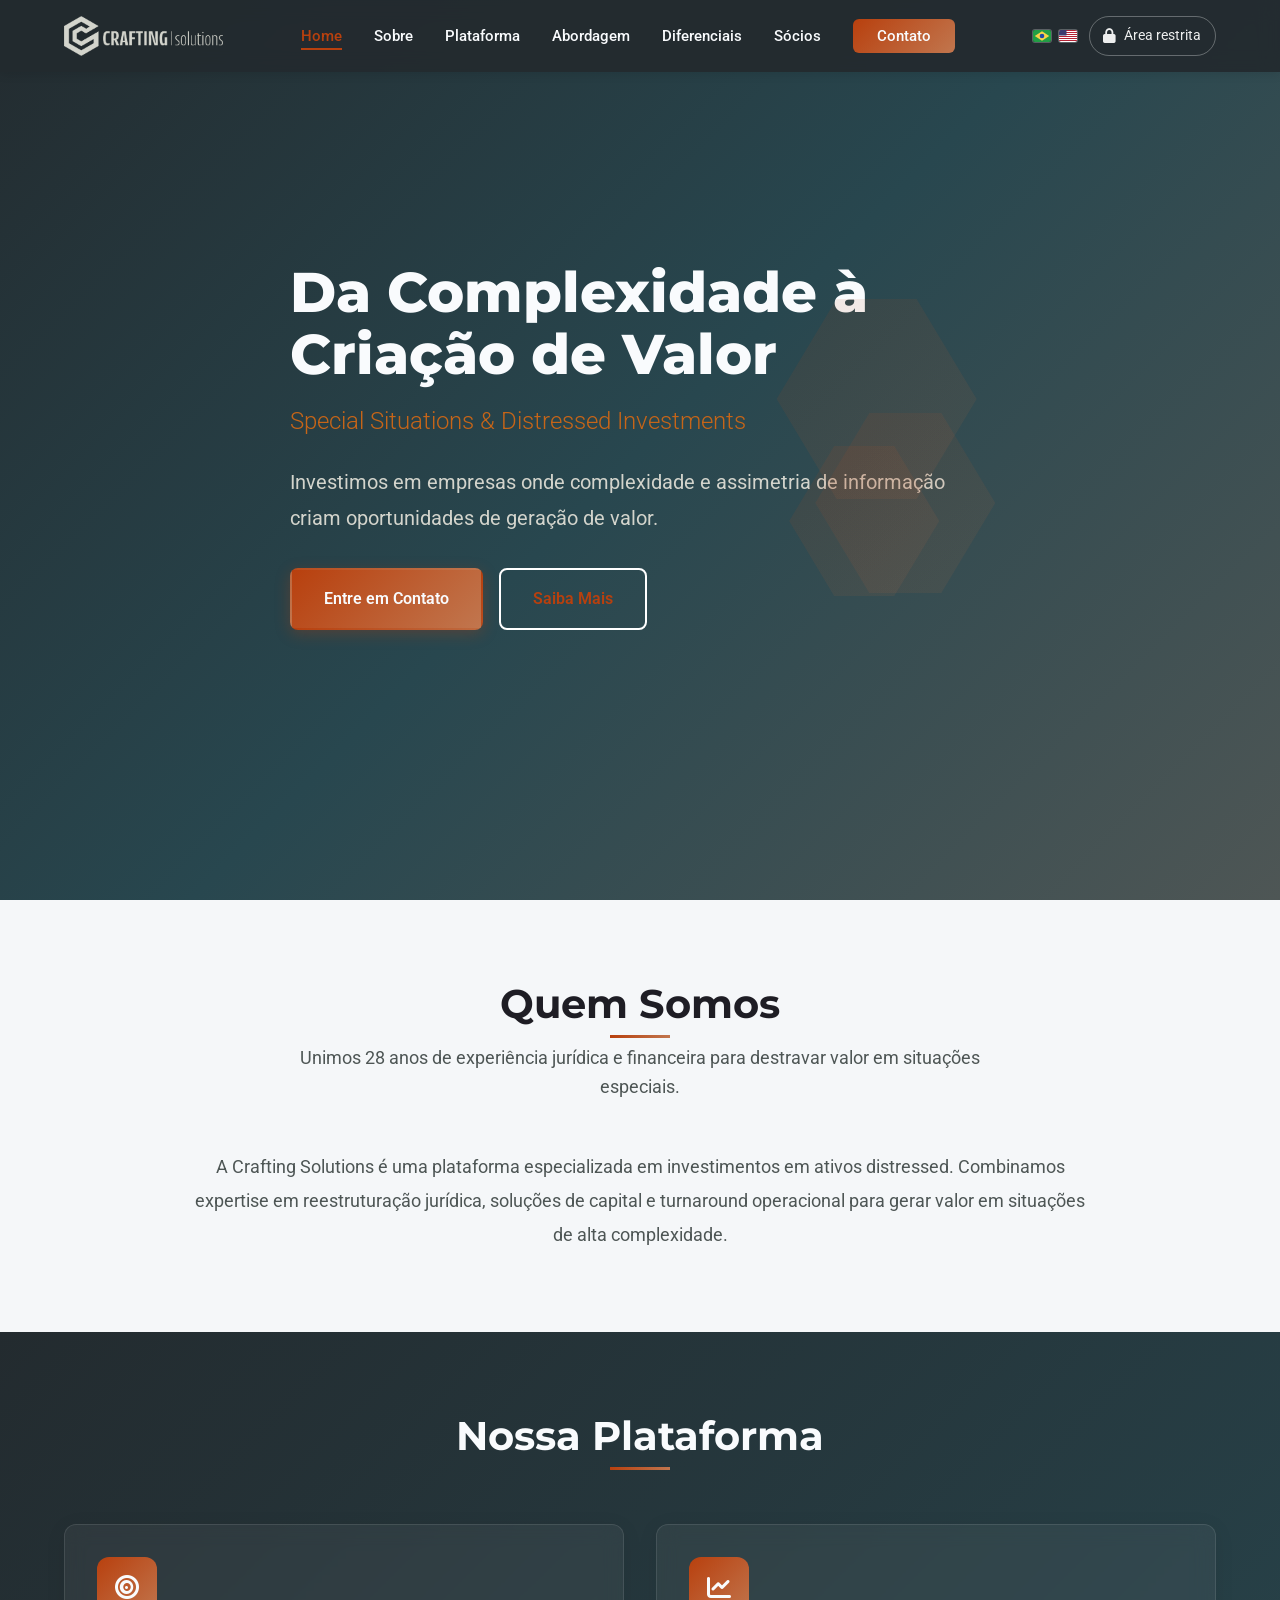
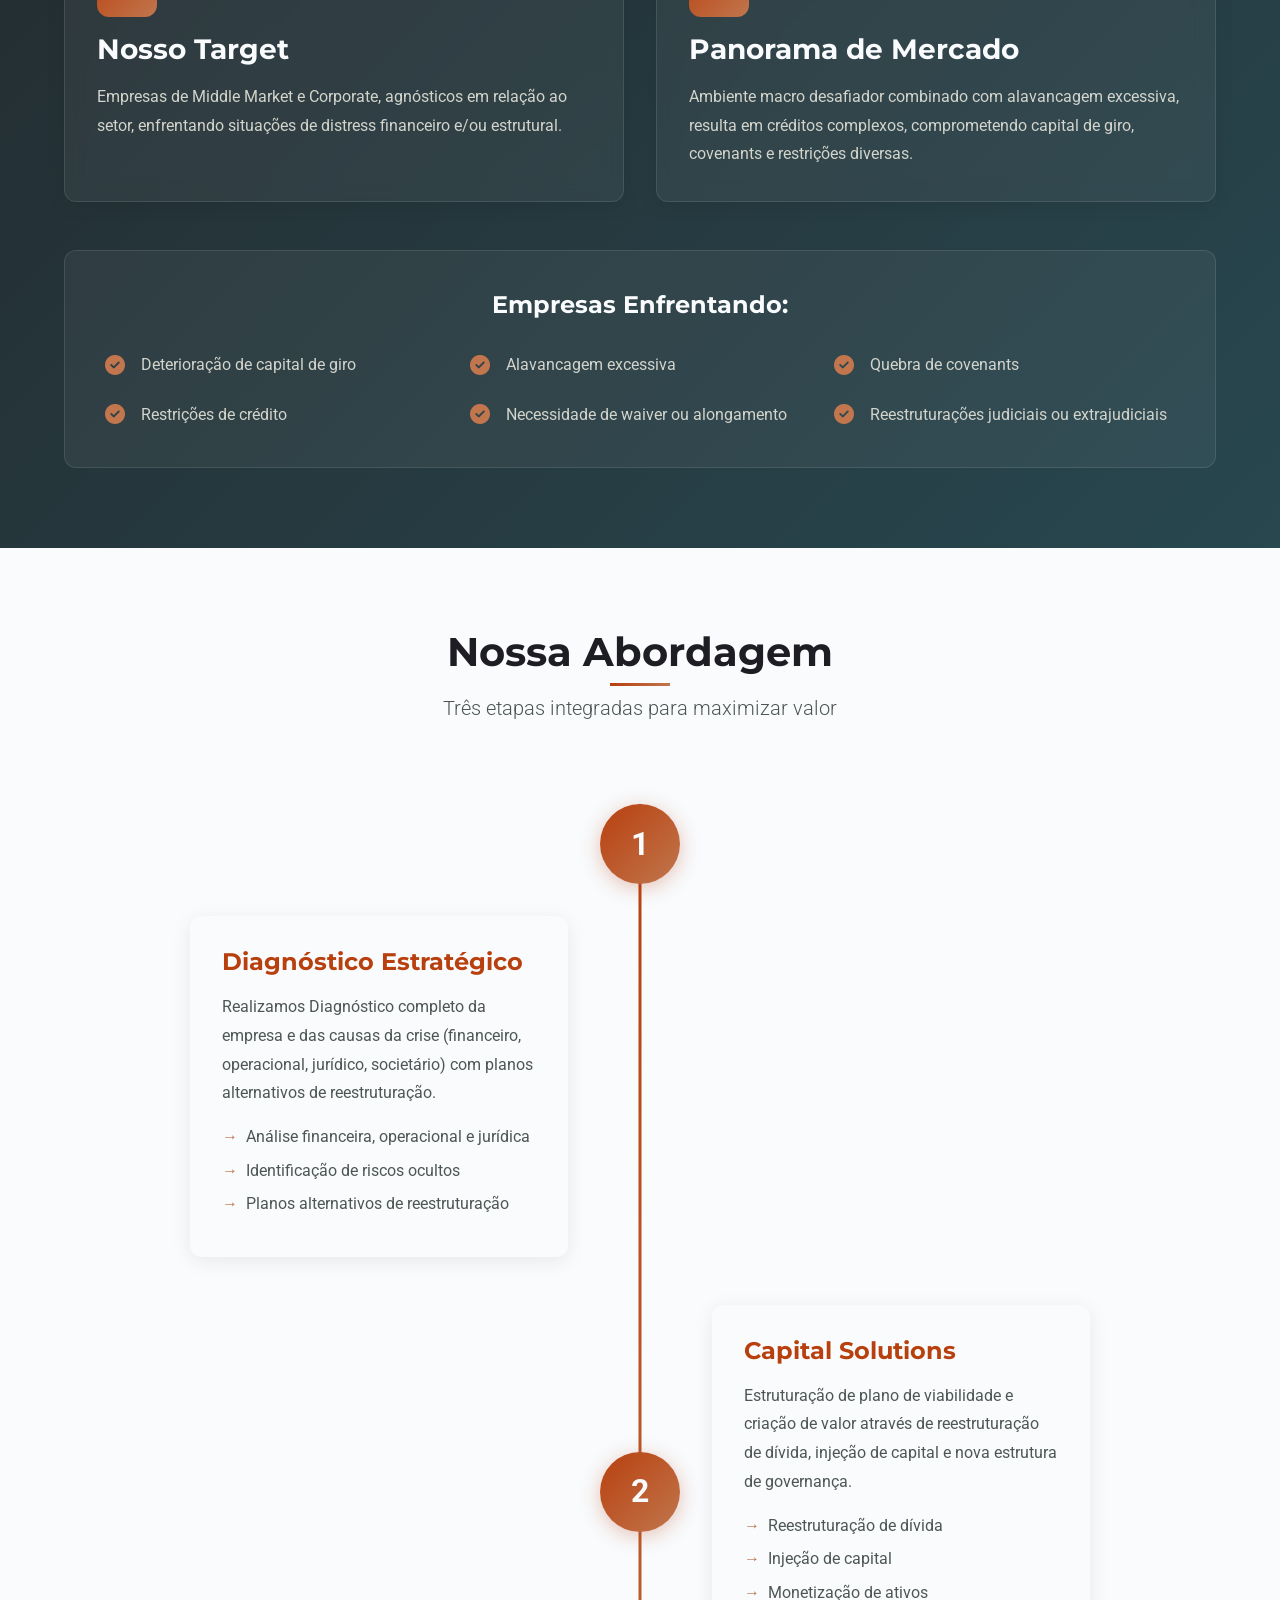
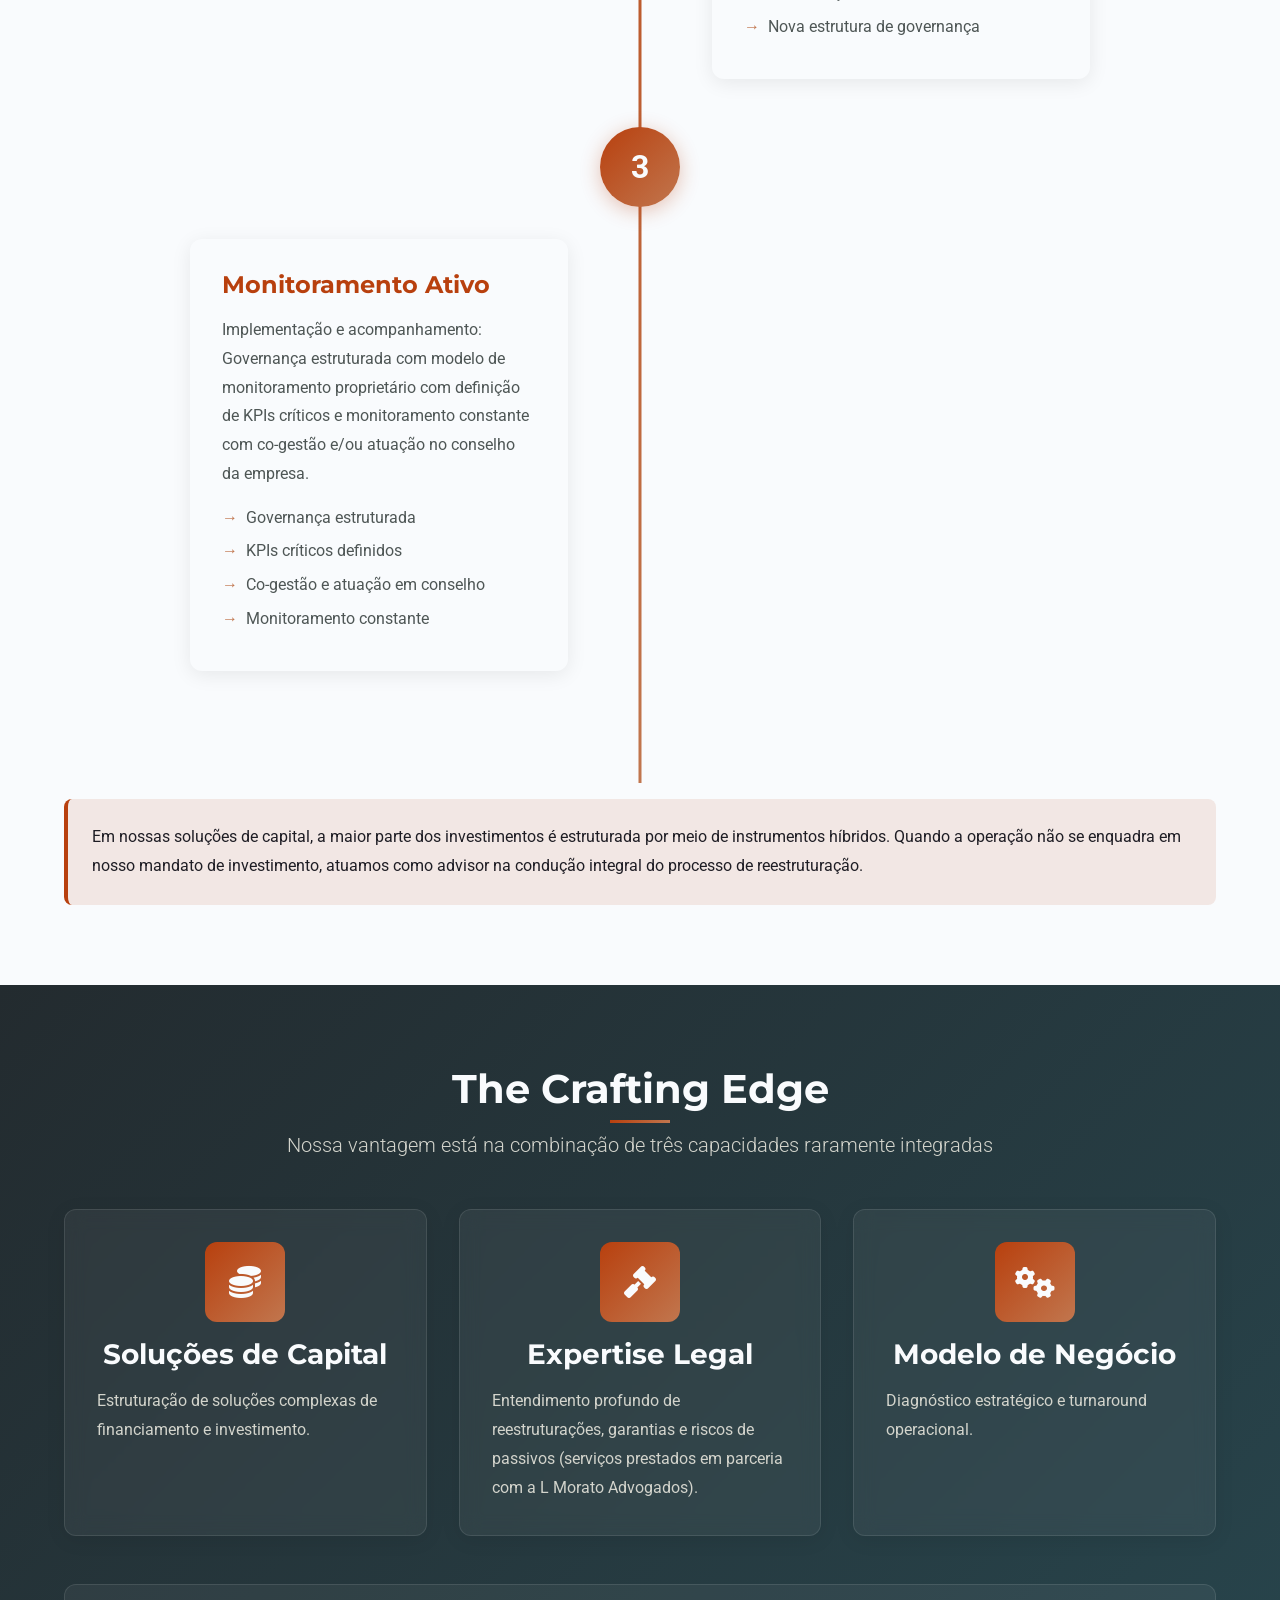
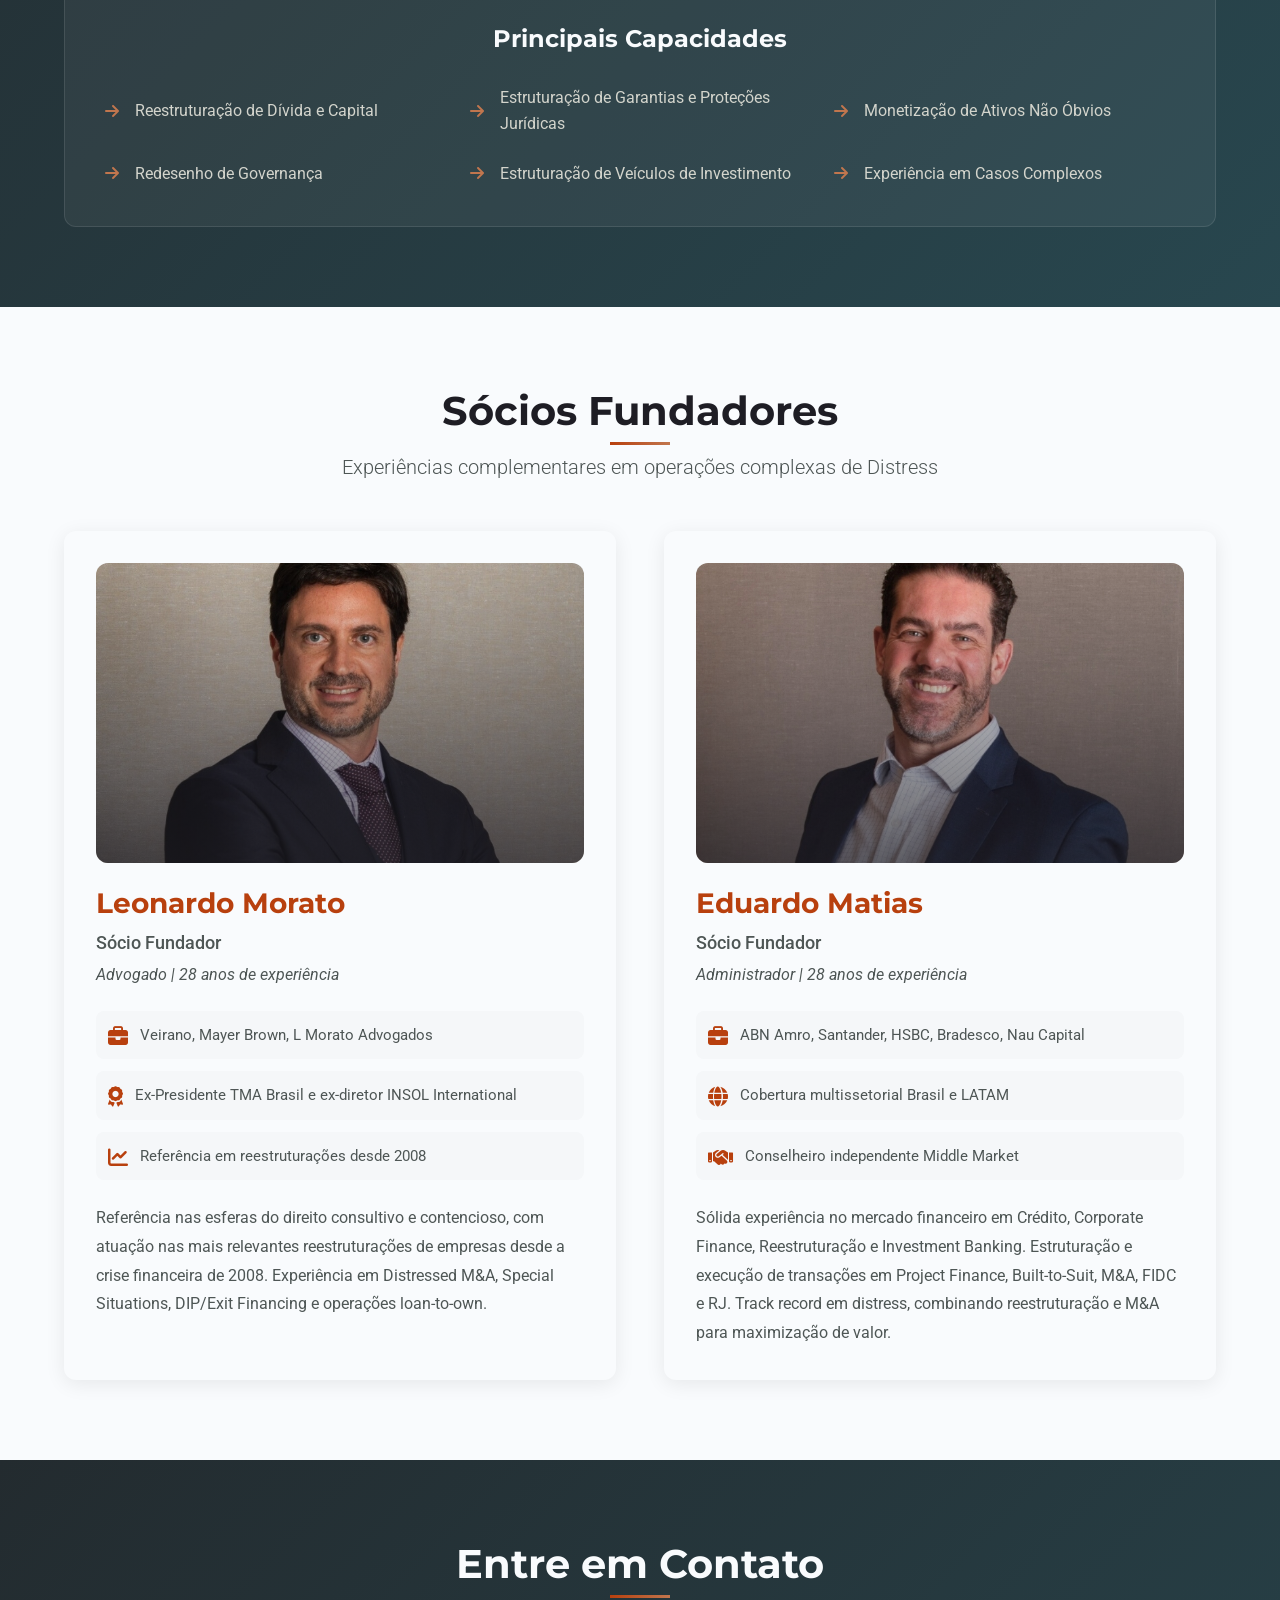
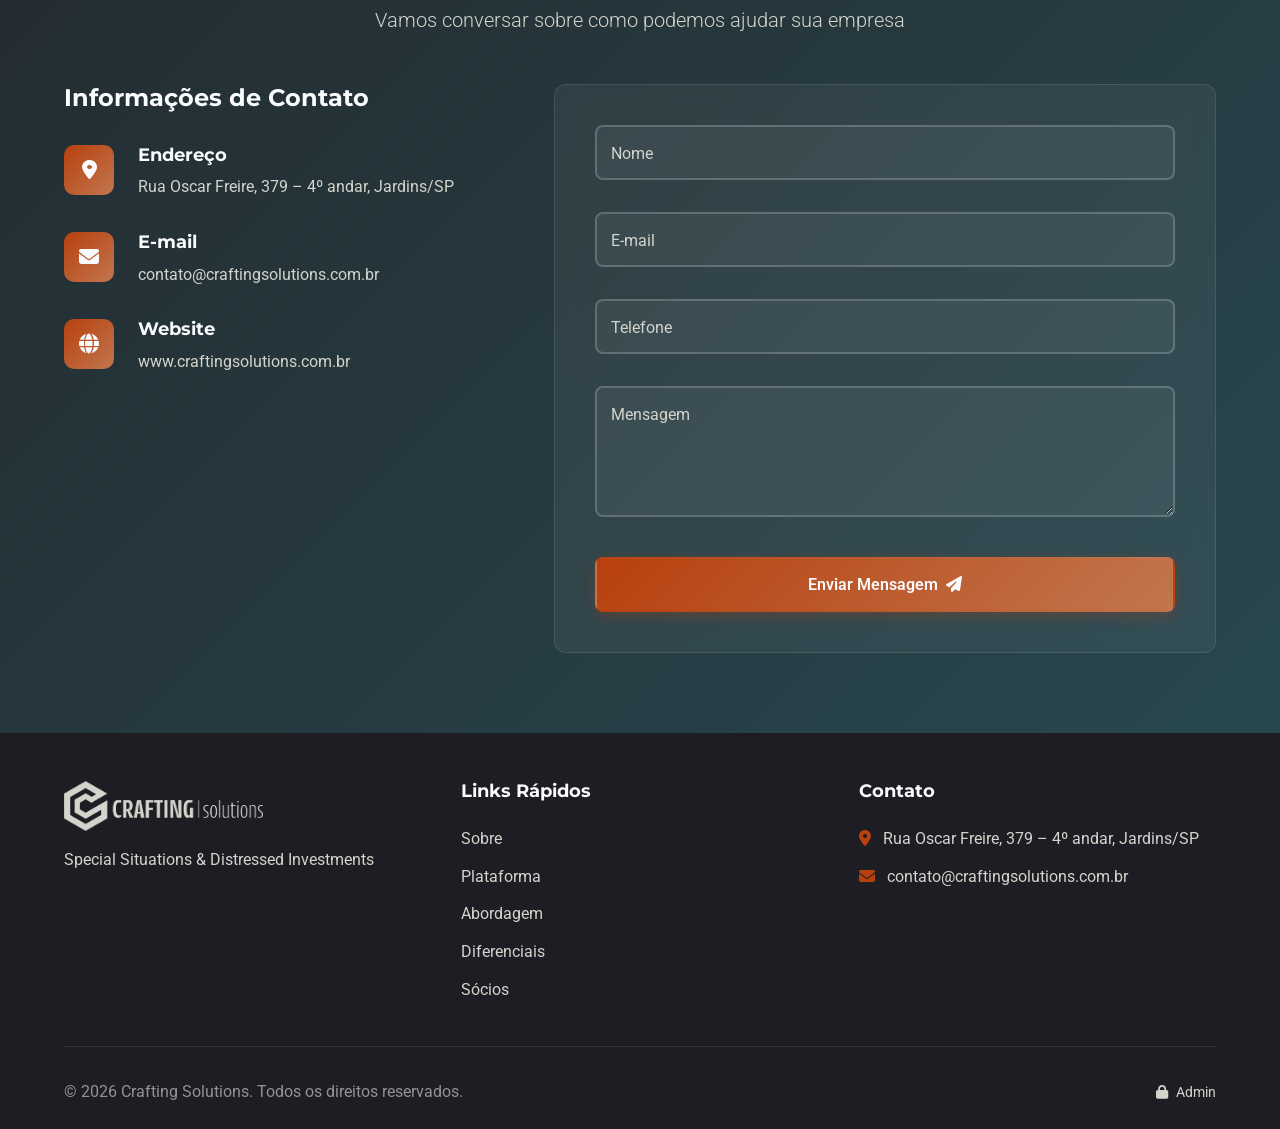
==== commit 649c89b3: "Update contact email to a direct mailto link" ====
--- a/index.html
+++ b/index.html
@@ -461,7 +461,8 @@
                             </div>
                             <div class="contact__text">
                                 <h4>E-mail</h4>
-                                <p id="contact-email"><a href="/cdn-cgi/l/email-protection" class="__cf_email__" data-cfemail="2a4945445e4b5e456a49584b4c5e43444d5945465f5e4345445904494547044858">[email&#160;protected]</a></p>
+                                <p id="contact-email"><a href="mailto:contato@craftingsolutions.com.br">contato@craftingsolutions.com.br</a>
+
                             </div>
                         </div>
 
@@ -540,7 +541,7 @@
                         </li>
                         <li>
                             <i class="fas fa-envelope"></i>
-                            <a href="/cdn-cgi/l/email-protection" class="__cf_email__" data-cfemail="e784888993869388a784958681938e898094888b92938e888994c984888ac98595">[email&#160;protected]</a>
+                            <a href="mailto:contato@craftingsolutions.com.br">contato@craftingsolutions.com.br</a>
                         </li>
                     </ul>
                 </div>
@@ -562,4 +563,4 @@
     <script src="js/main.js"></script>
 <script src="https://www.genspark.ai/sandbox_inspect.js"></script><script defer src="https://static.cloudflareinsights.com/beacon.min.js/v8c78df7c7c0f484497ecbca7046644da1771523124516" integrity="sha512-8DS7rgIrAmghBFwoOTujcf6D9rXvH8xm8JQ1Ja01h9QX8EzXldiszufYa4IFfKdLUKTTrnSFXLDkUEOTrZQ8Qg==" data-cf-beacon='{"version":"2024.11.0","token":"4edd5f8ec12a48cfa682ab8261b80a79","server_timing":{"name":{"cfCacheStatus":true,"cfEdge":true,"cfExtPri":true,"cfL4":true,"cfOrigin":true,"cfSpeedBrain":true},"location_startswith":null}}' crossorigin="anonymous"></script>
 </body>
-</html>+</html>
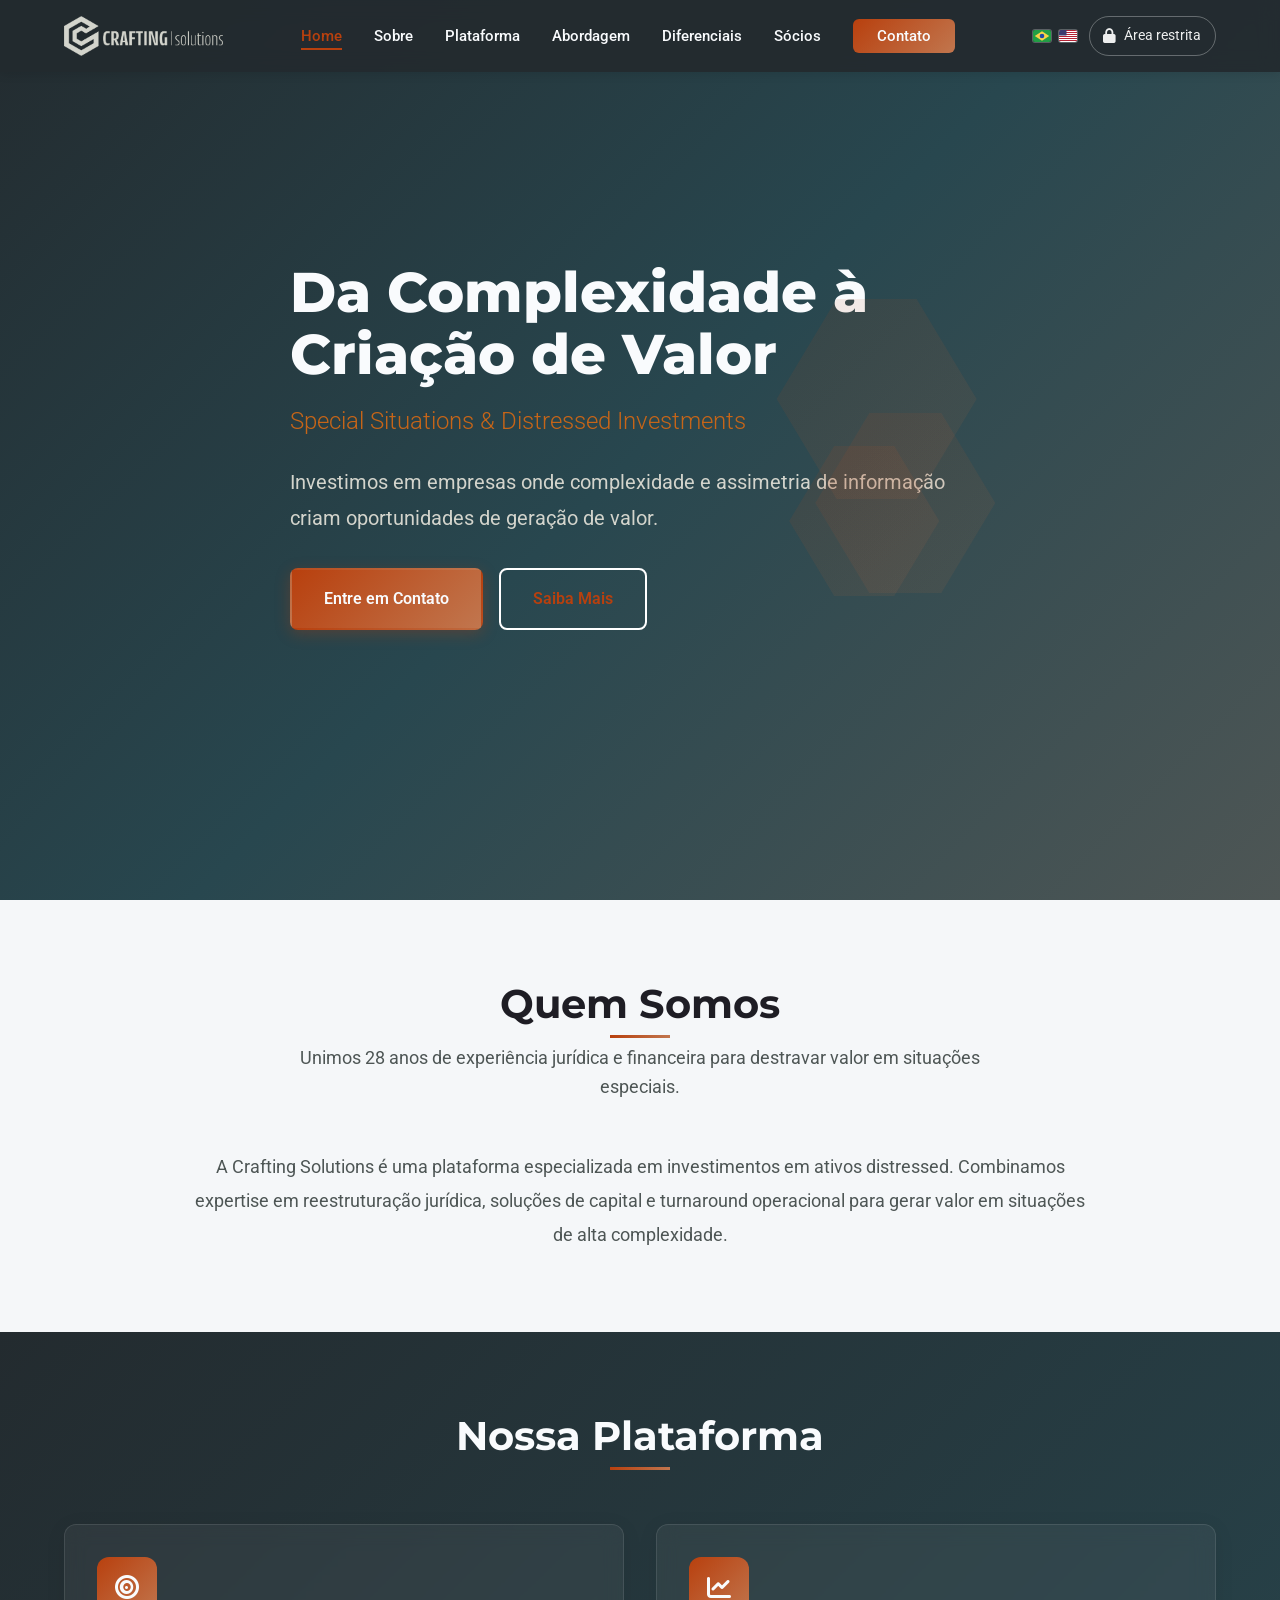
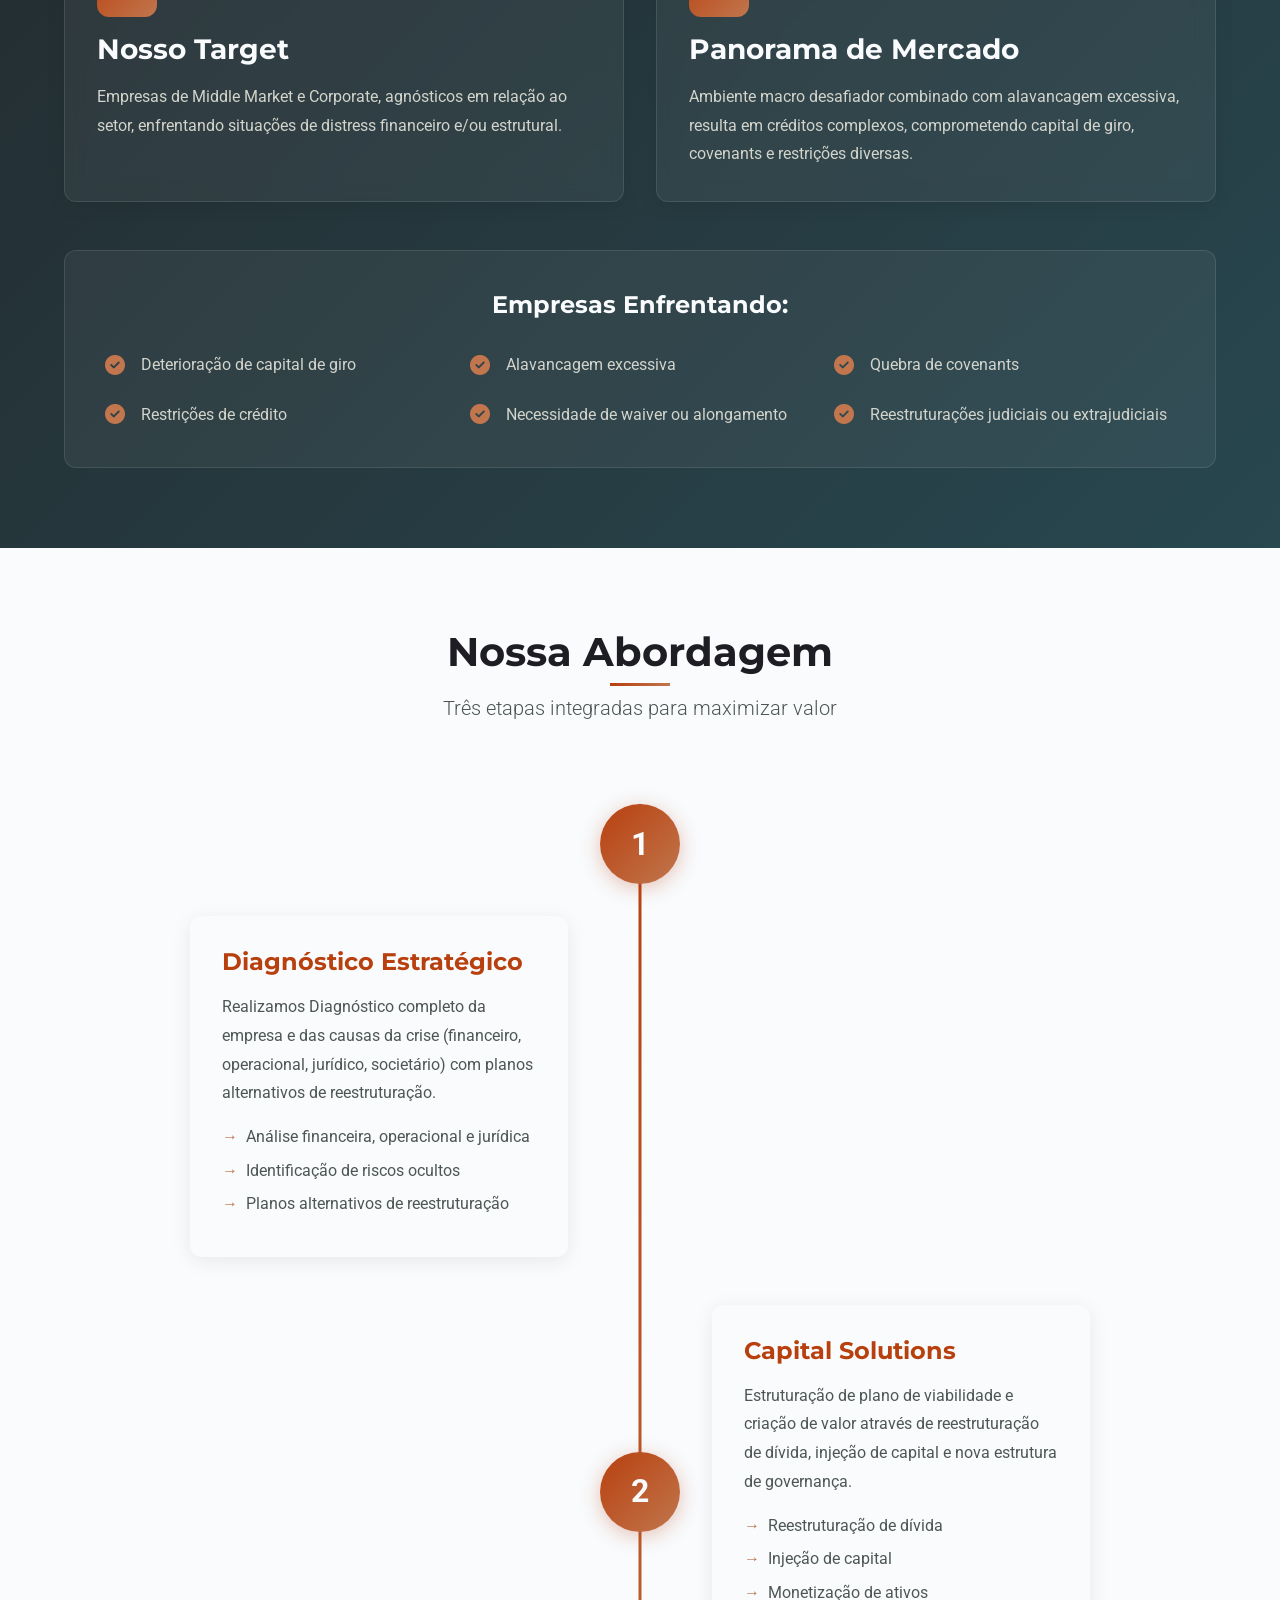
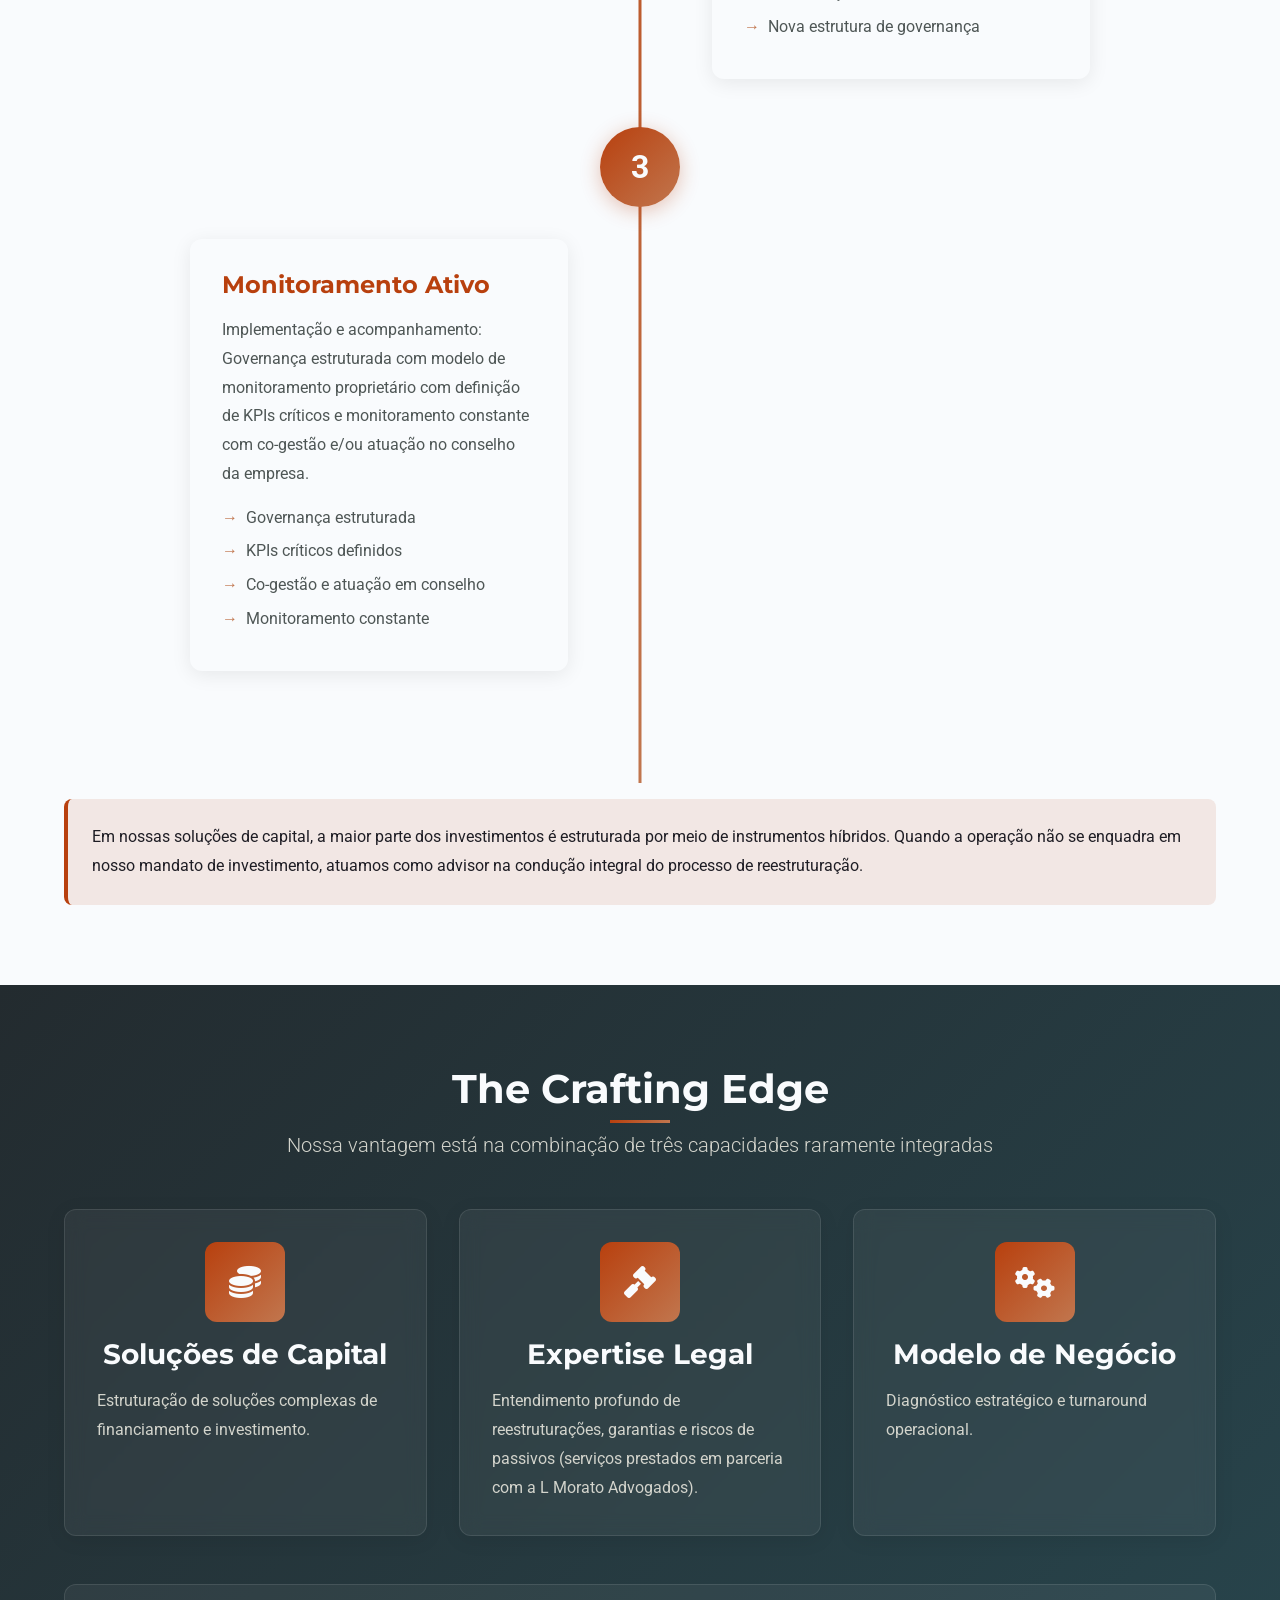
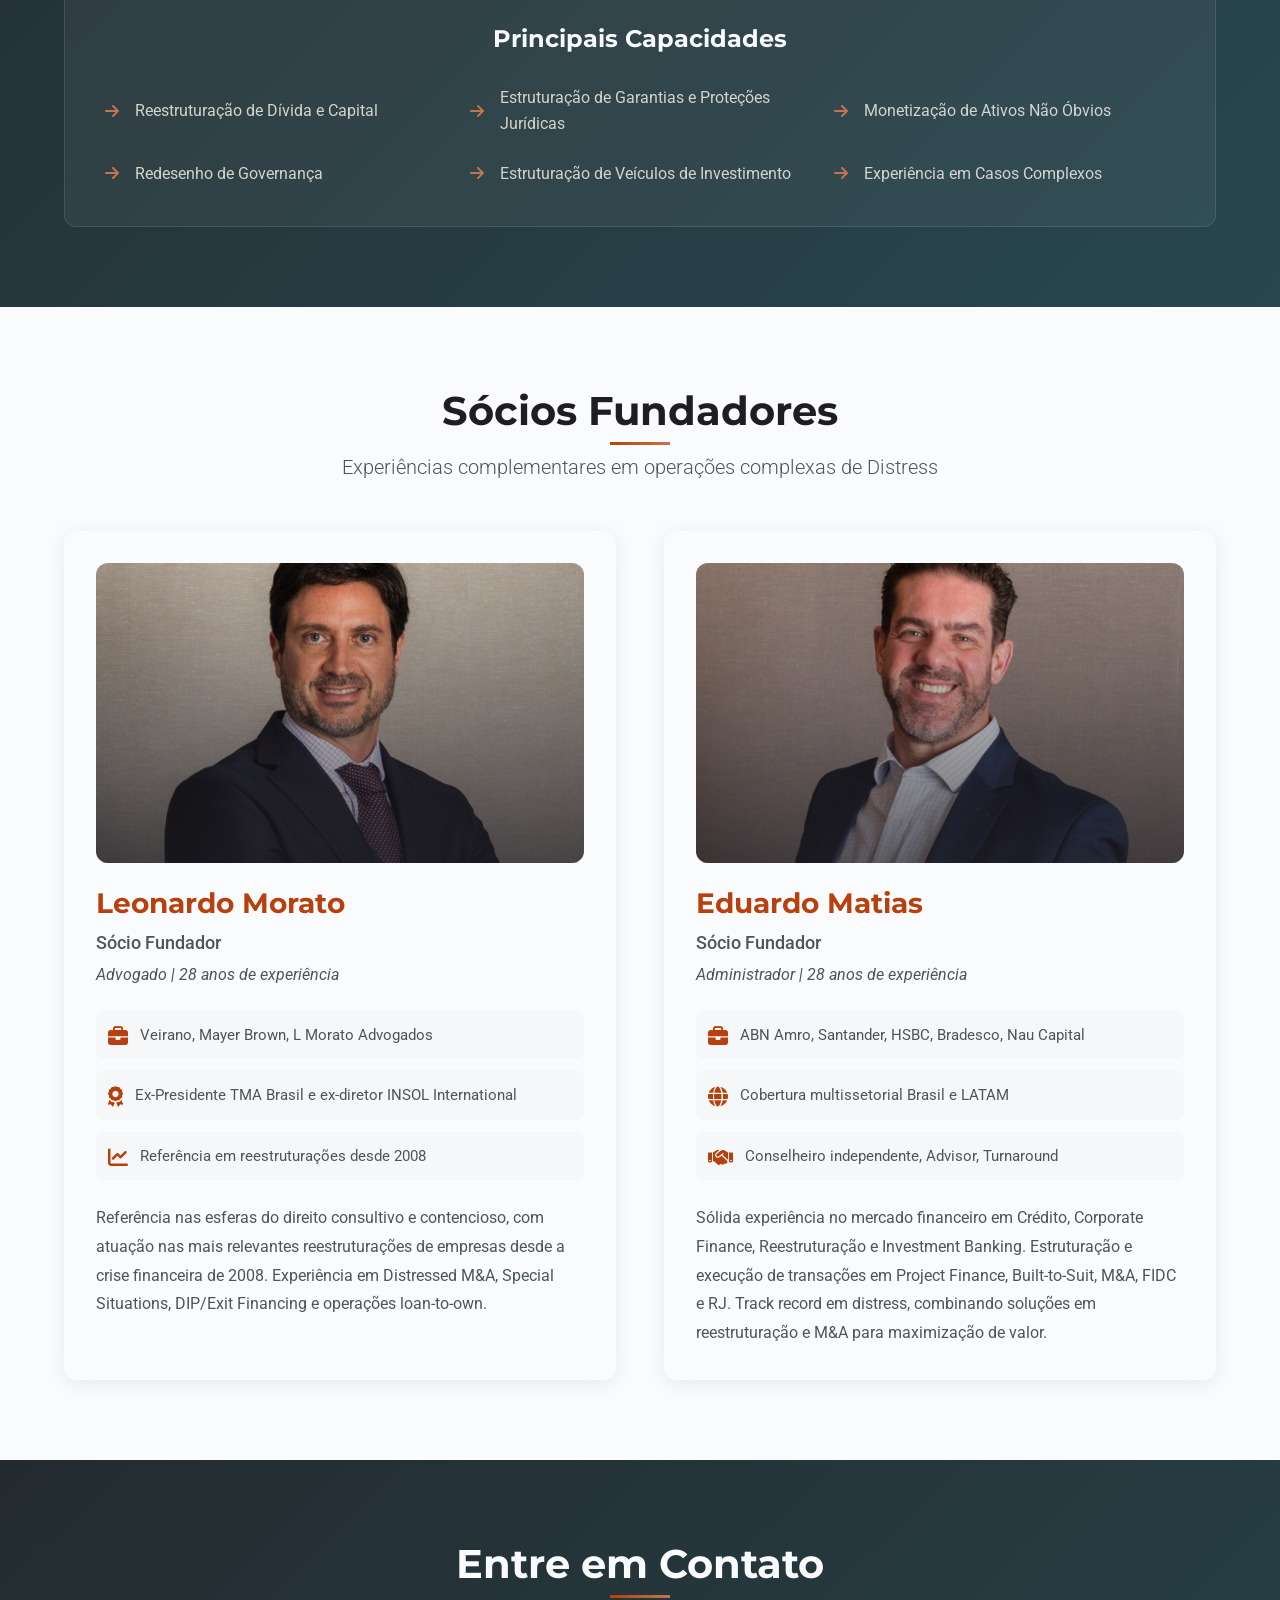
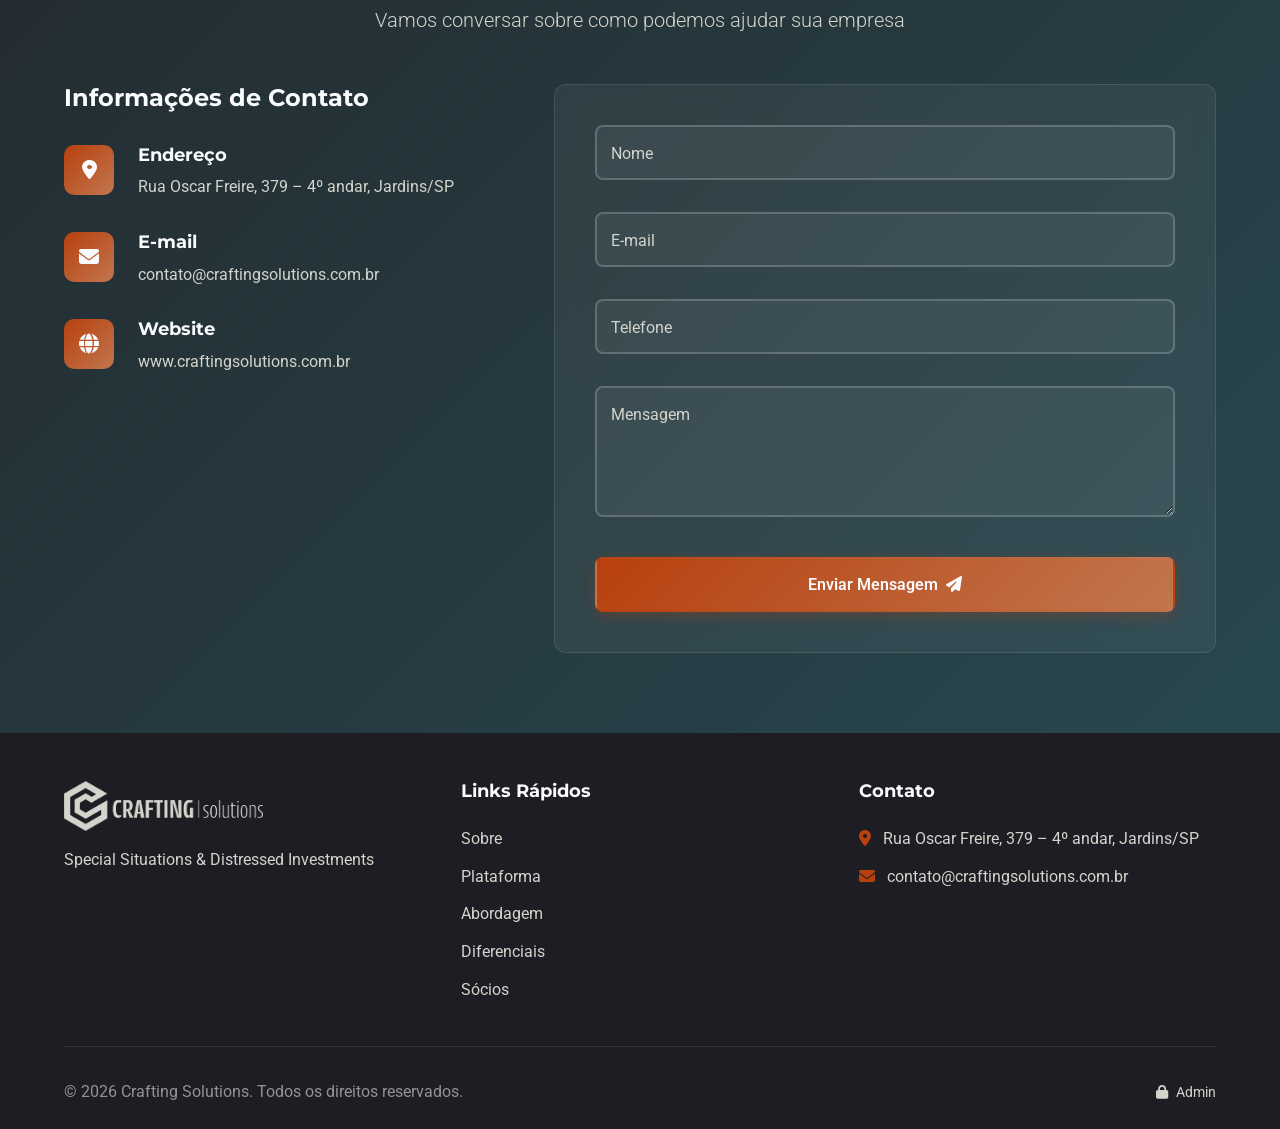
==== commit b2f3403c: "Update index.html" ====
--- a/index.html
+++ b/index.html
@@ -5,6 +5,10 @@
     <meta name="viewport" content="width=device-width, initial-scale=1.0">
     <title>Crafting Solutions - Special Situations & Distressed Investments</title>
     <meta name="description" content="Investimos em empresas onde complexidade e assimetria de informação criam oportunidades de geração de valor.">
+    <link rel="icon" href="favicon.ico" sizes="any">
+    <link rel="icon" type="image/png" sizes="32x32" href="favicon-32x32.png">    
+    <link rel="icon" type="image/png" sizes="16x16" href="favicon-16x16.png">
+    <link rel="apple-touch-icon" sizes="180x180" href="apple-touch-icon.png">
     
     <!-- Google Fonts -->
     <link href="https://fonts.googleapis.com/css2?family=Montserrat:wght@300;400;500;600;700;800&family=Roboto:wght@300;400;500;700&display=swap" rel="stylesheet">
@@ -418,14 +422,14 @@
                                 </div>
                                 <div class="highlight__item">
                                     <i class="fas fa-handshake"></i>
-                                    <span>Conselheiro independente Middle Market</span>
+                                    <span>Conselheiro independente, Advisor, Turnaround</span>
                                 </div>
                             </div>
 
                             <p class="partner__description" id="partner2-description">
                                 Sólida experiência no mercado financeiro em Crédito, Corporate Finance, Reestruturação e 
                                 Investment Banking. Estruturação e execução de transações em Project Finance, Built-to-Suit, 
-                                M&A, FIDC e RJ. Track record em distress, combinando reestruturação e M&A para maximização de valor.
+                                M&A, FIDC e RJ. Track record em distress, combinando soluções em reestruturação e M&A para maximização de valor.
                             </p>
                         </div>
                     </div>
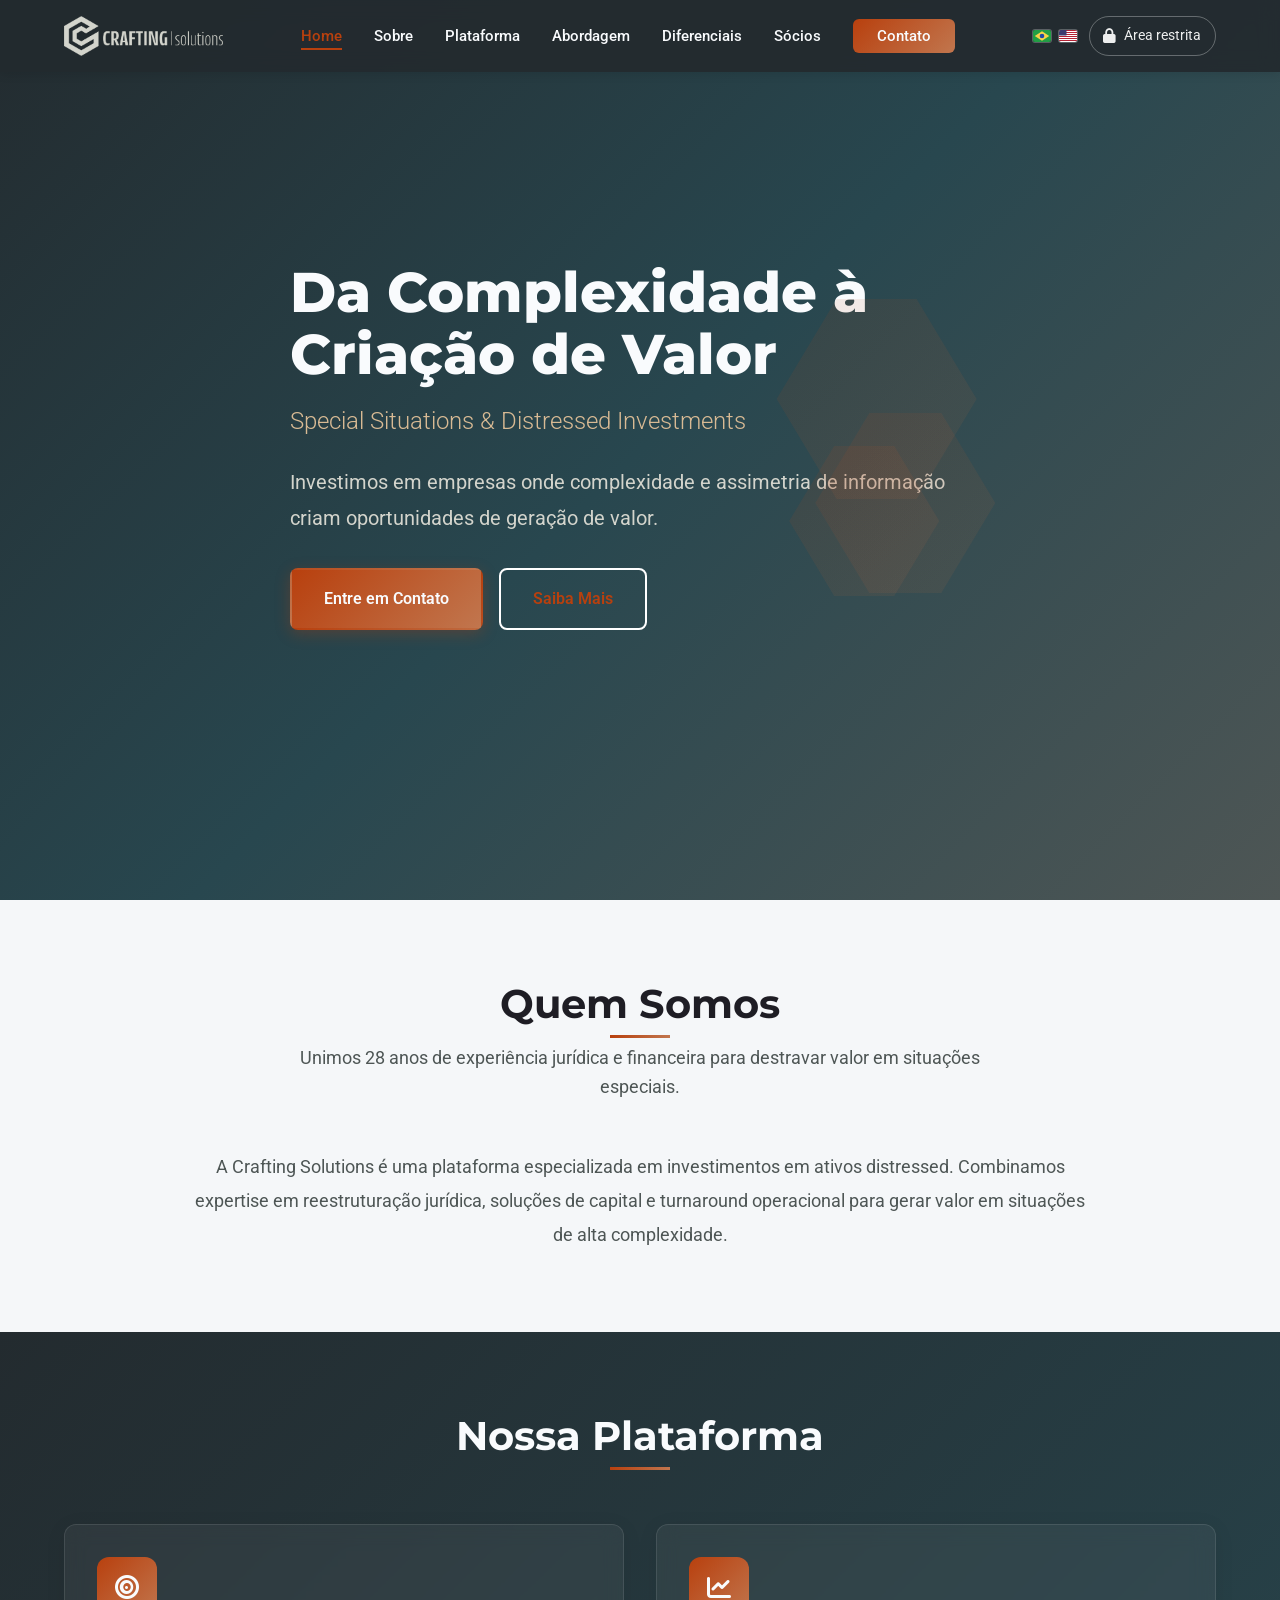
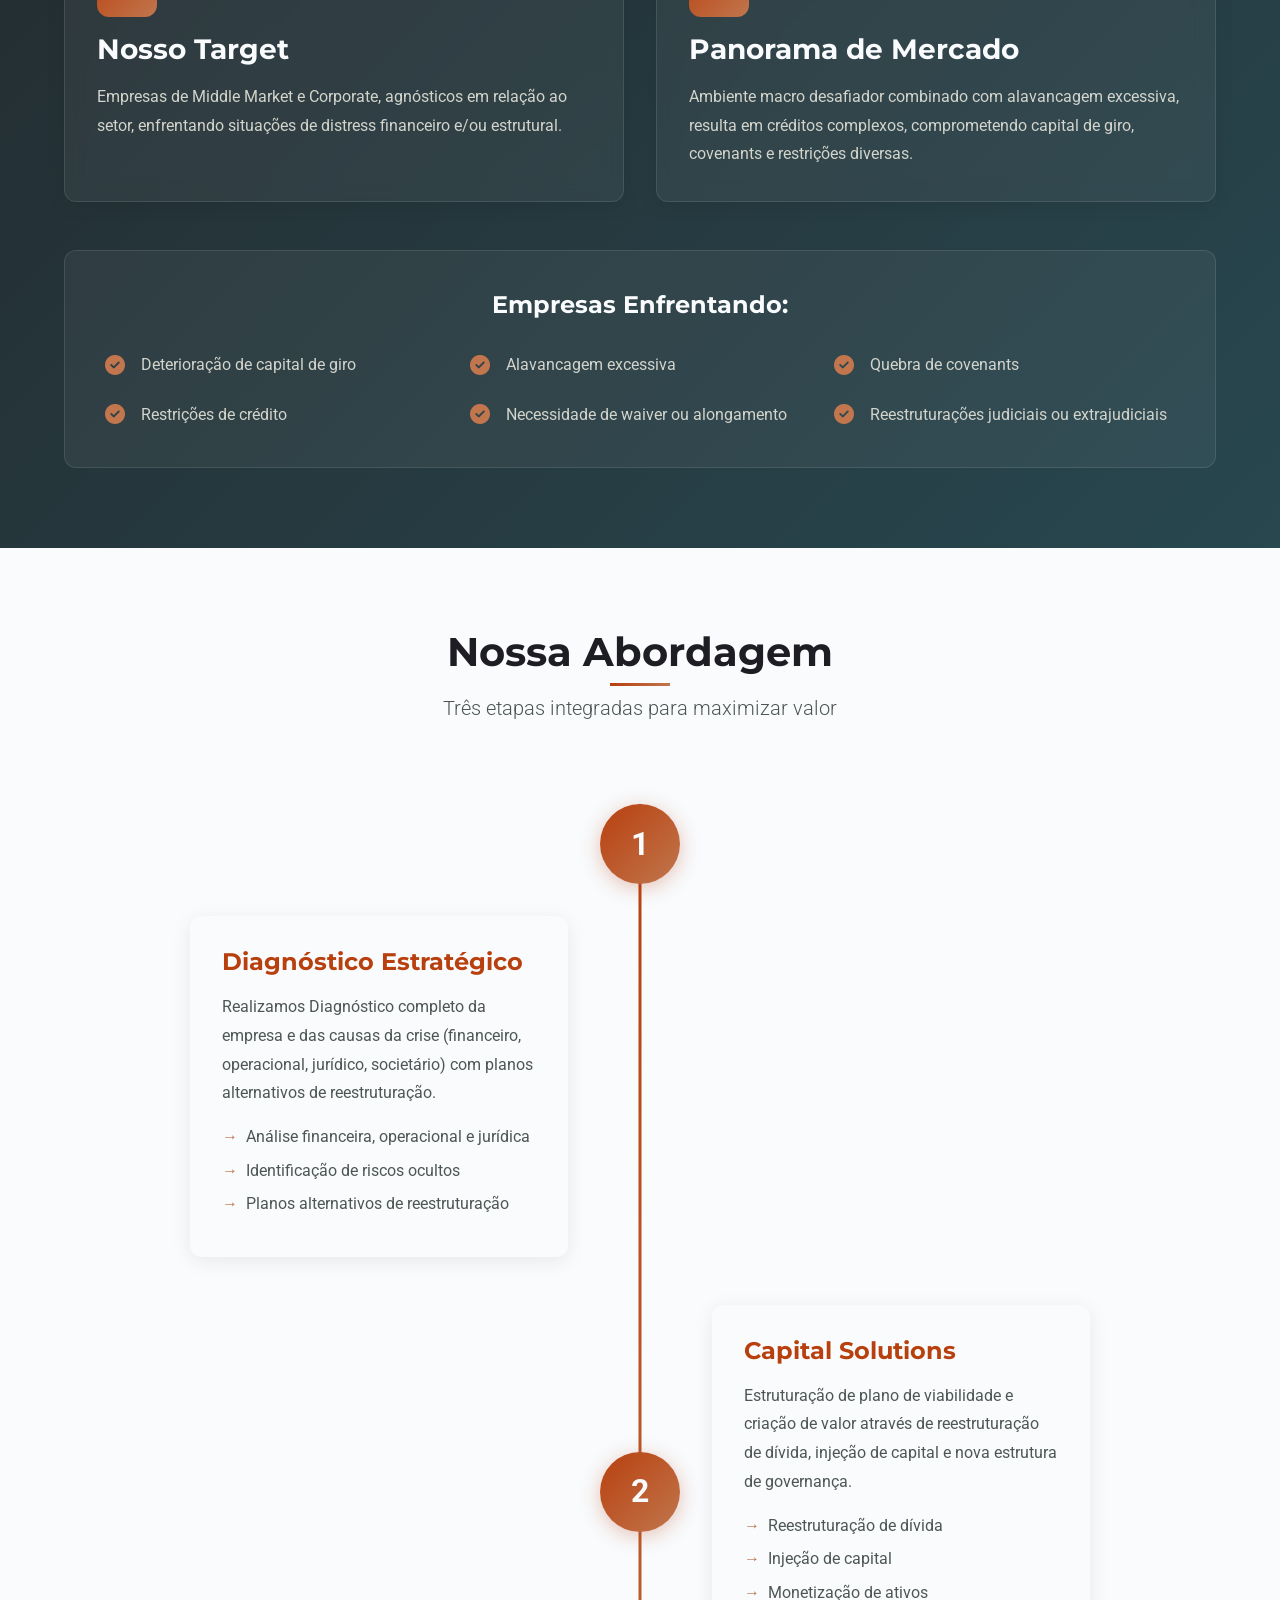
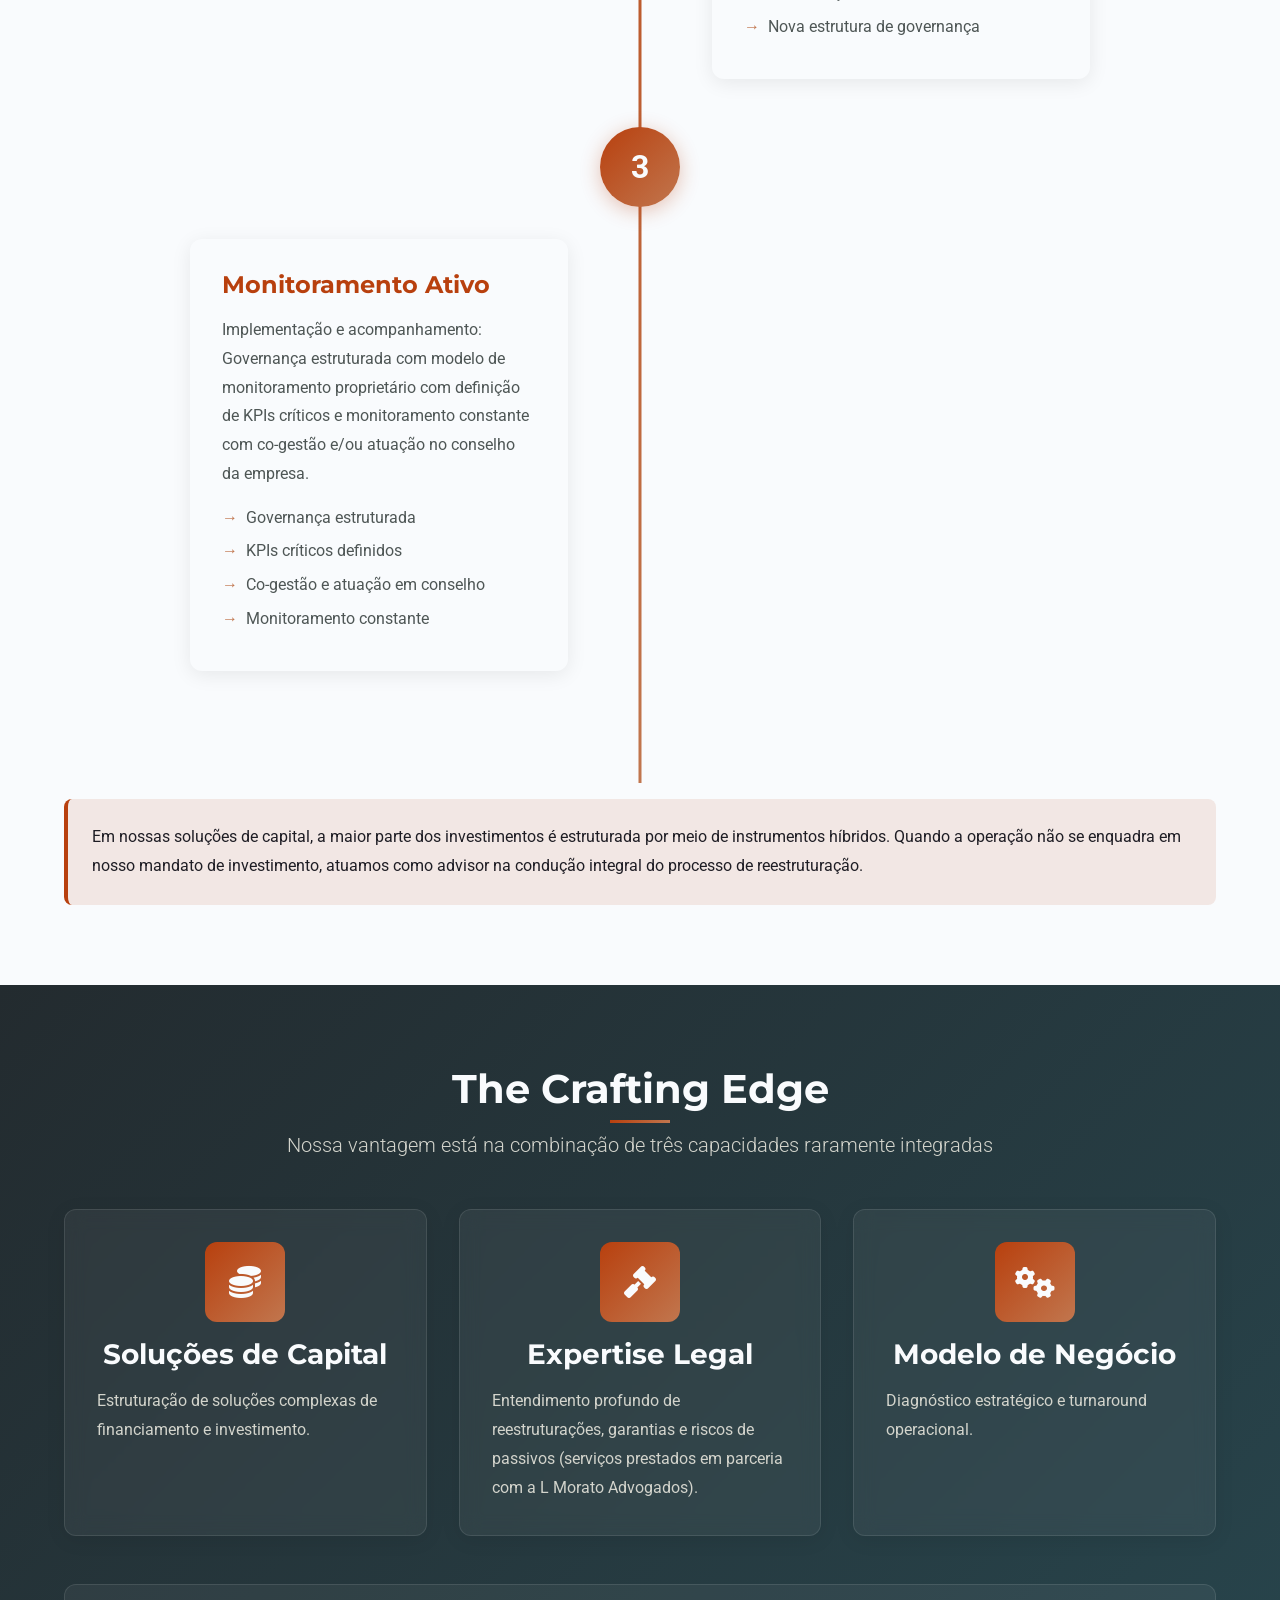
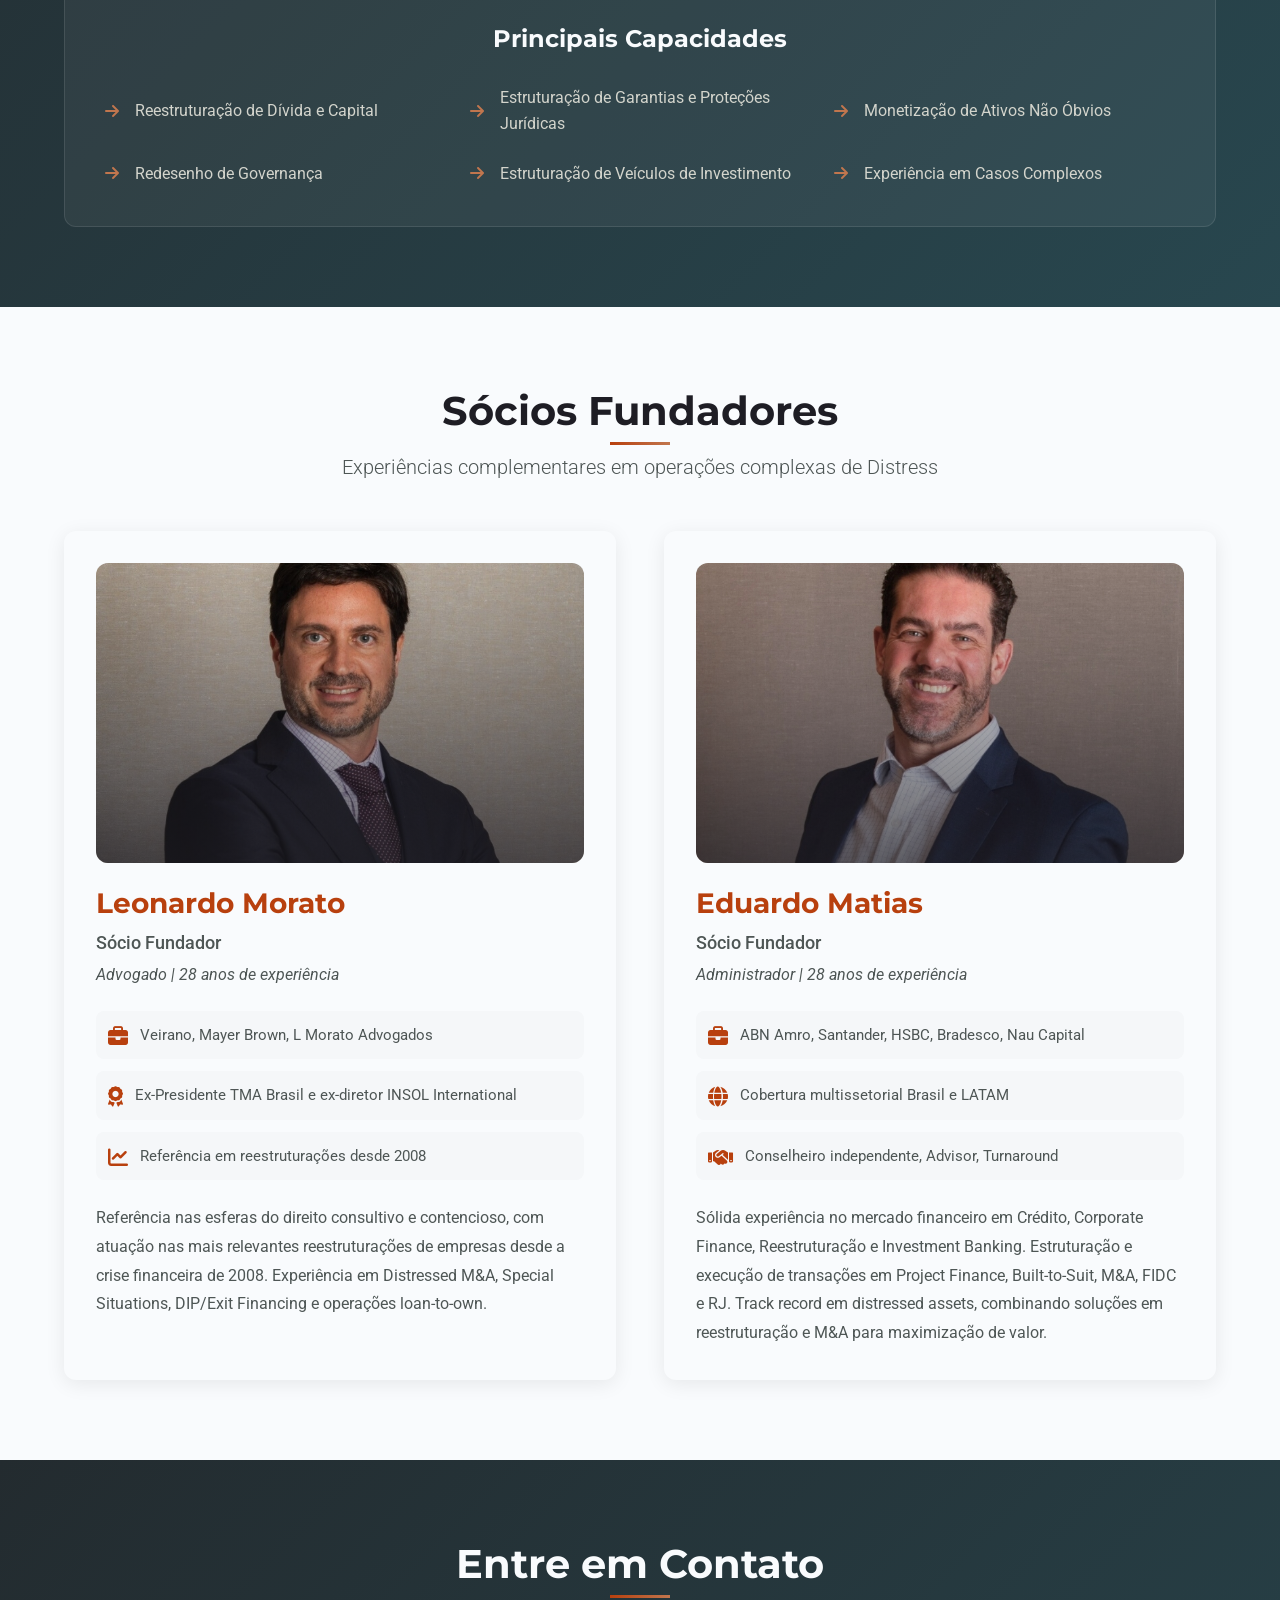
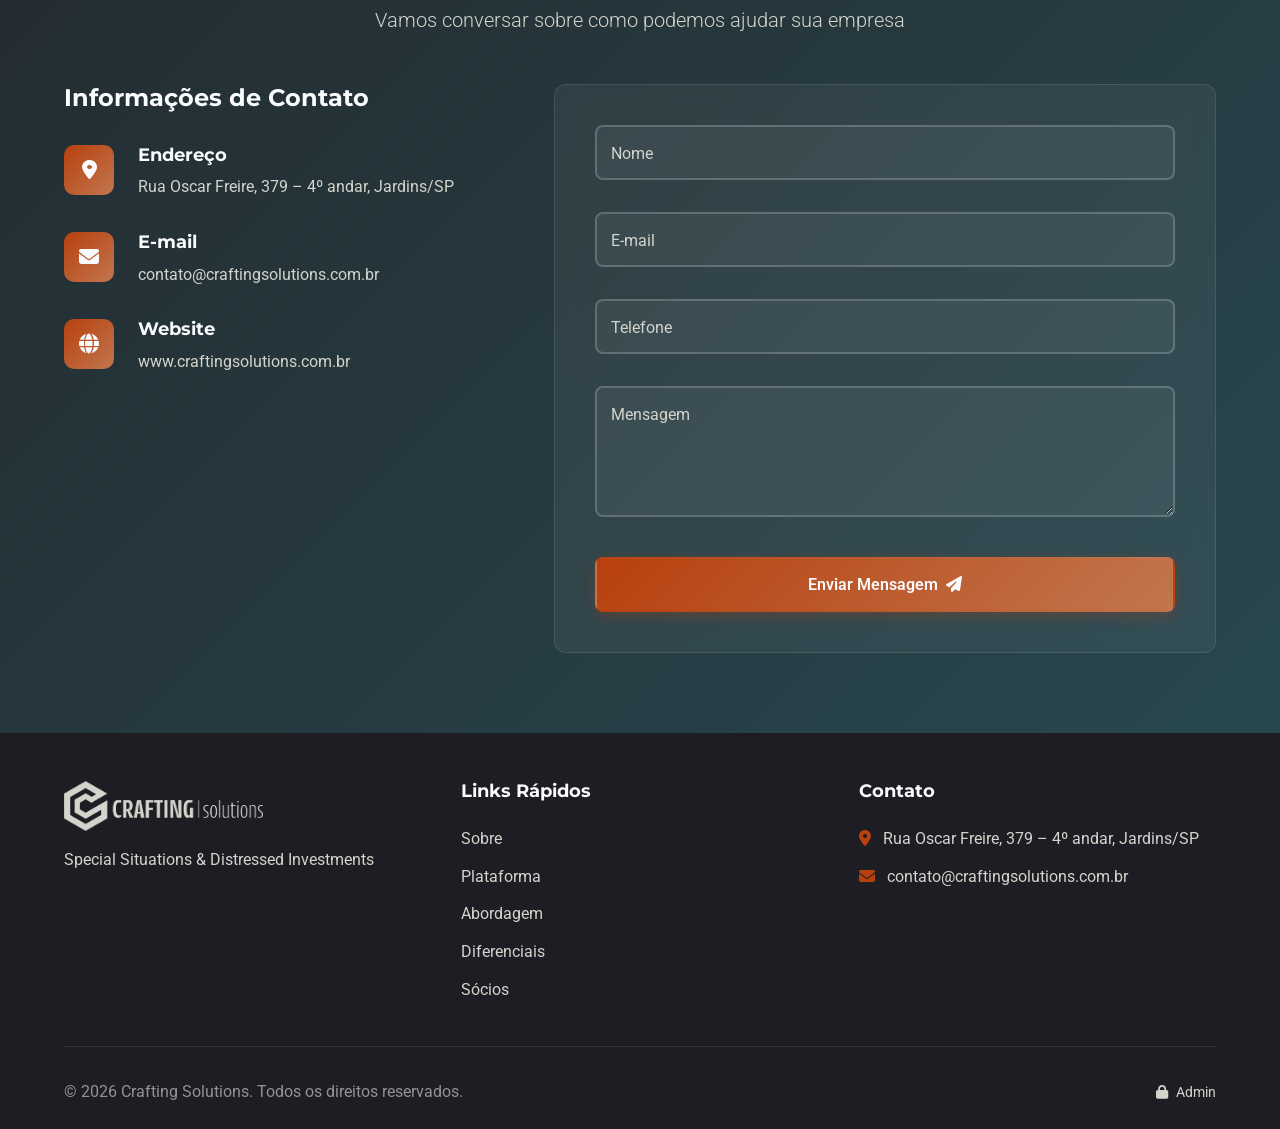
==== commit d1db3b1e: "Update description for partner2 to clarify assets" ====
--- a/index.html
+++ b/index.html
@@ -429,7 +429,7 @@
                             <p class="partner__description" id="partner2-description">
                                 Sólida experiência no mercado financeiro em Crédito, Corporate Finance, Reestruturação e 
                                 Investment Banking. Estruturação e execução de transações em Project Finance, Built-to-Suit, 
-                                M&A, FIDC e RJ. Track record em distress, combinando soluções em reestruturação e M&A para maximização de valor.
+                                M&A, FIDC e RJ. Track record em distressed assets, combinando soluções em reestruturação e M&A para maximização de valor.
                             </p>
                         </div>
                     </div>
--- a/css/style.css
+++ b/css/style.css
@@ -483,7 +483,7 @@
 .hero__subtitle {
     font-size: 1.5rem;
     font-weight: var(--font-light);
-    color: var(--color-ambar-queimado);
+    color: #D8BA94 !important;
     margin-bottom: 1.5rem;
 }
 
